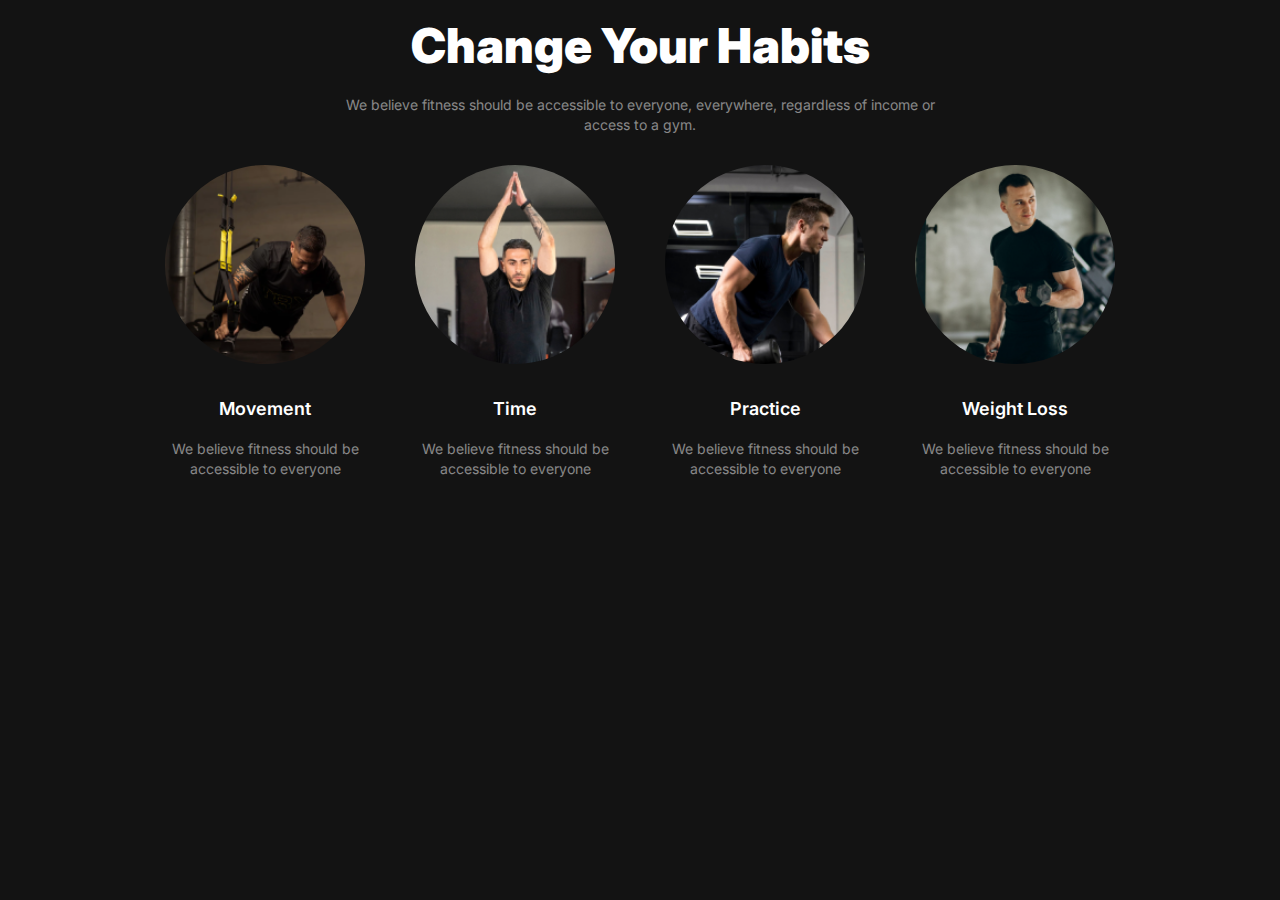
==== index.html @ 78501b6e "full webpage desing" ====
<!DOCTYPE html>
<html lang="en">
<head>
    <meta charset="UTF-8">
    <meta name="viewport" content="width=device-width, initial-scale=1.0">
    <title>Assingnment-2</title>
    <link href="https://fonts.cdnfonts.com/css/miama" rel="stylesheet">
    <link rel="stylesheet" href="https://cdnjs.cloudflare.com/ajax/libs/font-awesome/6.6.0/css/all.min.css"/>
    <link rel="stylesheet" href="style.css">
</head>
<body>
   <!-- <div id="header">
    <div class="container" id="container">
        <nav>
            <h1 class="logo"><i>Fitness</i></h1>
            <ul>
                <li><a href=""><span>home</span></a></li>
                <li><a href="">service</a></li>
                <li><a href="">contact</a></li>
                <li><a href="">about</a></li>
            </ul>
        </nav>
    </div>

    <div class="header-section container">
        <div class="header-text">
            <h1>Get body in <br><span class="span">shape</span> & stay<br> healthy</h1>
            <p>A huge selection of health and fitness content, healthy recipes<br> and transformation stories to help you get fit and stay fit!</p>
            
            <div class="btn">
                <button type="button" class="btn-1">Join Club Now!</button>
                <button type="button" class="btn-2">Download App</button>
            </div>
        </div>
        <div class="header-img">
            <img src="images/Images 2.png" alt="" srcset="">
            <div class="header-btn">
             <div class="small-div">
             </div>
             <div>
                <h2>350+</h2>
               <p>Video tutorial</p>
           </div>
            </div>
 
            <div class="header-btn2">
             <h2>500+</h2>
             <p>Free Workout Videos</p>
            </div>
         </div>
            
        </div>

    </div>
</div>
    
  -->
        

        <section class="first-section container">

            <h1>Change Your Habits</h1>
            <p>We believe fitness should be accessible to everyone, everywhere, regardless of income or<br> access to a gym.</p>
            <div class="first-section-img">
                <div>
                    <img src="images/image 3.png" alt="" srcset="">
                    <h3>Movement</h3>
                    <p>We believe fitness should be accessible to everyone</p>
                </div>

                <div>
                    <img src="images/image 2.png" alt="" srcset="">
                    <h3>Time</h3>
                    <p>We believe fitness should be accessible to everyone</p>
                </div>
                <div>
                    <img src="images/image 4.png" alt="" srcset="">
                    <h3>Practice</h3>
                    <p>We believe fitness should be accessible to everyone</p>
                </div>
                <div>
                    <img src="images/image 5.png" alt="" srcset="">
                    <h3>Weight Loss</h3>
                    <p>We believe fitness should be accessible to everyone</p>
                </div>
            </div>
        </section>


        <!-- <section class="second-section container">
            <div class="second-section-div">
                <h2>Run an Extra<br> Mile Easily</h2>
                <p>We believe fitness should be accessible to everyone, everywhere, regardless of income or access to a gym. With hundreds of professional workouts.</p>
                <button type="button" class="btn-3">Join New</button>
            </div>
            <div>
                <img src="images/run.jpg" alt="" srcset="">
            </div>

        </section> -->

   
        <!-- Trainings and Exercises section-->

        <!-- <section class="Exercises-section container">
            <h1>Trainings and Exercises</h1>
            <p>We believe fitness should be accessible to everyone, everywhere, regardless of income or access to a gym.</p>
             <div class="Exercises-div">
                <div class="one"><div class="one-1"><h4>Leg Exercises</h4></div></div>
                <div class="two"><div class="two-2"><h4>Hand Exercises</h4></div></div>
                <div class="three"> <div class="three-3"><h4>Body Exercises</h4></div></div>
                </div>
             <div class="Exercises-div-1">
                <div class="four"><div class="four-4"><h4>Works the quadriceps and glutes</h4></div></div>
                <div class="five"><div class="five-5"><h4>Runing Exercises</h4></div></div>
                <div class="six"><div class="six-6"><h4>Head Exercises</h4></div></div>
             </div>   
        </section> -->

        
            <!-- <div class="calculator-text container">
                <h1>BMI Calculator</h1>
                <p>We believe fitness should be accessible to everyone, everywhere, regardless of income or access to a gym.</p>
            </div>
        
            <div class="BMI-calculator container">
                <div class="tabel-section ">
                    <h2>BMI Calculator Chart</h2>
                    <table>
                        <tr>
                            <th>BMI</th>
                            <th>Weight Status</th>
                        </tr>
                        <tr>
                            <td>Below 18.5</td>
                            <td>Underweight</td>
                        </tr>
                        <tr>
                            <td>18.5 - 24.9</td>
                            <td>Healthy</td>
                        </tr>
                        <tr>
                            <td>25.0 - 29.9</td>
                            <td>Overweight</td>
                        </tr>
                        <tr>
                            <td>30.0 - and Above</td>
                            <td>Obese</td>
                        </tr>
                    </table>
                </div>
                <div class="form-section">
                    <h2>Calculate your BMI</h2>
                    <p>We believe fitness should be accessible to everyone, everywhere, regardless of income or access to a gym. </p>
                    
                    <div class="form">
                        <div>
                            <input type="text" placeholder="Height/cm">
                            <input type="text" placeholder="Weight/kg">
                        </div>
                        <div>
                            <input type="text" placeholder="Age">
                            <select id="country" name="country">
                                <option value="Sex">Male</option>
                                <option value="Sex">Female</option>
                                <option value="Sex">Other</option>
                              </select>
                        </div>
                        <div>
                            <select name="" id="input">
                                <option value="Select an activity factor">Select an activity factor</option>
                            </select>
                        </div>
                        <button type="button" class="BMI-btn">Calculate</button>

                    </div>
                </div>
            </div> -->


            <!-- <div class="Meet-Our-Team-section container">
                <div class="our-team-text">
                    <h2>Meet Our Team</h2>
                <p>We believe fitness should be accessible to everyone, everywhere, regardless of income or<br> access to a gym.</p>
                </div>
                <div class="our-team-img">
                        <div><img src="images/trainer1.png" alt="" srcset=""></div>
                    <div><img src="images/trainer2.png" alt="" srcset=""></div>
                    <div><img src="images/trainer3.png" alt="" srcset=""></div>
                     <div><img src="images/trainer4.png" alt="" srcset=""></div>
                    <div><img src="images/trainer5.png" alt="" srcset=""></div>
                    <div><img src="images/trainer6.png" alt="" srcset=""></div>
                </div>

            </div> -->

            <!-- <footer class="footer-section container">
                <div class="footer-div-1">
                    <h2>Fitness</h2>
                    <p>We believe fitness should be accessible to everyone, everywhere, regardless of income or access to a gym</p>
                </div>
                <div class="footer-div-2">
                    <h3>Get Started</h3>
                    <p>Service</p>
                    <p>Contact Us</p>
                    <p>Affiliate Program</p>
                    <p>About Us</p>
                </div>
                <div class="footer-div-3">
                    <h3>Get Started</h3>
                    <p>Fitness</p>
                    <p>Platform</p>
                    <p>Workout Libary</p>
                    <p>App Design</p>
                    
                </div>
            
            </footer> -->
</body>
</html>
---- style.css ----
@import url('https://fonts.googleapis.com/css2?family=Inter:wght@100..900&family=Mulish:ital,wght@0,200..1000;1,200..1000&display=swap');


body{
  font-family: "Inter", sans-serif;
  background-color: rgba(0, 0, 0, 0.925);
  color: white;
}
*{
    margin: 0;
    padding: 0;
    box-sizing: border-box;
}

.container{
    width: 90%;
    margin: 1rem auto;
    border-radius: 1rem;
  }
  /* navbar style */

  
  #container{
    padding: 10px 10%;
  }
  nav{
    display: flex;
    justify-content: space-between;
    align-items: center;
  }
  .logo{
    font-size: 2rem;
    color: rgb(230, 83, 60);
    font-weight: 800;
  }
  nav ul{
    border: 1px solid rgba(192, 184, 184, 0.393);
    /* padding: 10px 3px; */
    border-radius:  20px;
    background-color: black;
  }
  nav ul li{
    display: inline-block;
    margin:10px 20px 10px 2px;
    list-style: none;
  }
  nav ul li a{
    text-decoration: none;
    text-transform: capitalize;
    font-size: 1.12rem;
    font-weight: 500;
    color: #ffffffe2;
  }
  nav ul li a span{
    padding: 8px 15px;
    border: none;
    border-radius: 20px;
    background-color: rgb(230, 83, 60);
  }


  /* header section style */
  .header-section{
    display: flex;
    align-items: center;
    justify-content: space-between;
    width: 1244px;
    height: 700px;
  }

  .header-text{
    width: 100%;
    margin-left: 150px;
    margin-bottom: 100px;
  }
  .header-img{
    width: 70%;
    overflow: -1;
  }

  .header-section h1{
    font-size: 4.855rem;
    line-height: 70px;
    font-weight: 900;
    color: rgb(255, 255, 255)
    rgb(255, 255, 255)
    rgb(255, 255, 255);
    margin-bottom: 30px;
    /* z-index: -1; */
  }
  .span{
    font-family: 'Miama', sans-serif;
    color: rgb(255, 255, 255)
    rgb(255, 255, 255)
    rgb(255, 255, 255); 
    font-size: 5.500rem;
    font-weight: 400; 
    z-index: -1;                                    
}
.header-section p{
  font-size: 1rem;
  font-weight: 400;
  line-height: 22px;
  color: rgba(255, 255, 255, 0.5);
  margin-bottom: 30px;
}
.btn{
  display: flex;
  justify-content: flex-start;
  gap: 2.25%;
}
.btn-1, .btn-2{
  background: rgb(230, 83, 60);
  padding: 16px 40px 16px 40px;
  border: none;
  font-size: 18px;
  font-weight: 600;
  border-radius: 42px;
  text-align: center;
  cursor: pointer;
  /* margin-left: 5px; */
  color: rgb(255, 255, 255);
}
.btn-2{
  background: none;
  border:1px solid
  rgb(255, 255, 255);
  border-radius: 42px;
  
}

/* header-img-style */
.header-img img{
  background-size: cover;
  position: relative;
  margin-bottom: 100px;
}

.header-btn{
  width: 206px;
  height: 96px;
  background: rgba(48, 48, 48, 0.54);
  border: 1px	solid
  rgba(255, 255, 255, 0.1);
  display: flex;
  align-items: center;
  justify-content: center;
  backdrop-filter: blur(20%);
  border-radius: 12px;
  gap: 10%;
  position: absolute;
  top: 90%;
  left: 55%;
  bottom: 10%;
}
.header-btn div{
  margin-top: 20px;
}

.small-div{
  width: 42px;
  height: 42px;
  background: rgb(230, 83, 60);
  border-radius: 50%;
  margin-bottom: 20px;
}


.header-btn2{
  width: 206px;
  height: 96px;
  background: rgba(48, 48, 48, 0.54);
  border: 1px	solid
  rgba(255, 255, 255, 0.1);
  text-align: center;
  backdrop-filter: blur(20%);
  border-radius: 12px;
  position: absolute;
  top: 40%;
  right: 5%;
  left: 82%;
  bottom: 85%;
  font-size: 2rem;
  font-weight: 900;
  box-shadow: rgba(149, 157, 165, 0.2) 0px 8px 24px;
}


/* section-part-style */

.first-section{
  width: 1000px;
  /* height: 450px; */
  text-align: center;
  /* border: 2px solid red; */
}
.first-section h1{
  font-size: 3rem;
  font-weight: 900;
  color: rgb(255, 255, 255);
}
.first-section p{
  font-size: 14px;
  font-weight: 400;
  margin-top: 20px;
  line-height: 20px;
  color: rgba(255, 255, 255, 0.5);
}

/* first-section-img-style */
.first-section-img{
  display: grid;
  grid-template-columns: repeat(4, 1fr);
  grid-column:30px ;
}
.first-section-img h3{
  font-weight: 600;
  font-size: 18px;
  color: rgb(255, 255, 255);
  margin-top: 30px;
}
.first-section-img img{
  margin-top: 30px;
  border-radius: 50%;
  width: 80%;
}

/* second-section-style */
.second-section{
  width: 1000px;
  display: flex;
  height: 370px;
  gap: 30px;
  align-items: center;
  background-color:rgb(34, 34, 34) ;
  justify-content: space-between;
  margin-top: 100px;
}

.second-section-div{
  margin-left: 60px;
}
.second-section-div h2{
  font-size: 3rem;
  font-weight: 900;
  color: rgb(255, 255, 255);
  margin-top: 50;
}

.second-section-div p{
  font-size: 14px;
  font-weight: 400;
  color: rgba(255, 255, 255, 0.5);
  margin-bottom: 30px;
  margin-top: 20px;
  line-height: 25px;
}
.second-section img{
  width: 450px;
  margin-right: 30px;
  border-radius: 20px;
}
.btn-3{
  width: 224px;
  height: 54px;
  background-color: rgb(230, 83, 60);
  padding: 16px 40px 16px 40px;
  color: white;
  font-size: 18px;
  font-weight: 600;
  border: none;
  border-radius: 30px;
  margin-bottom: 20px;
}

/* Exercises-section-style */

.Exercises-section{
  width: 1000px;
  height: 580px;
  margin-top: 100px;
}
.Exercises-section h1{
  font-size: 3rem;
  font-weight: 900;
  color: rgb(255, 255, 255);
}
.Exercises-section p{
  font-size: 14px;
  font-weight: 400;
  color: rgba(255, 255, 255, 0.5);
  margin-top: 10px;
}

.Exercises-div{
  margin-top: 50px;
  display: grid;
  grid-template-columns:250px auto 250px;
  /* border: 2px solid red; */
  height: 250px;
}
.Exercises-div img{
  width: 100%;
  height: 100%;
}

.Exercises-div-1{
  display: grid;
  grid-template-columns:420px 270px 310px ;
  margin-top: 0;
  /* border: 2px solid red; */
  height: 250px;
}
.Exercises-div-1 img{
  width: 100%;
  height: 95%;
}
.one{
  background:url(images/exercise1.jpg) ;
  /* backdrop-filter: blur(4px); */
  width: 100%;
  background-position: center;
  background-size: cover;
  background-repeat: no-repeat;
  position: relative;
  overflow: hidden;
}
.one-1{
  position: absolute;
  top: 0;
  right: 0;
  width: 100%;
  height: 100%;
  background:rgba(6, 255, 210, 0.5) ;
}
.one-1 h4{
  color: black;
  margin-top: 200px;
  font-weight: 600;
  margin-left: 50px;
}
.two{
  background:url(images/exercise2.png);
  /* backdrop-filter: blur(4px); */
  width: 100%;
  background-position: center;
  background-size: cover;
  background-repeat: no-repeat;
  position: relative;
  overflow: hidden;
}
.two-2{
  position: absolute;
  top: 0;
  right: 0;
  width: 100%;
  height: 100%;
  background:rgba(255, 0, 0, 0.3);
}
.two-2 h4{
  color: white;
  font-weight: 500;
  margin-left: 30px;
  margin-top: 30px;
}

.three{
  background:url(images/exercise3.png);
  /* backdrop-filter: blur(4px); */
  width: 100%;
  background-position: center;
  background-size: cover;
  background-repeat: no-repeat;
  position: relative;
  overflow: hidden;
}
.three-3{
  position: absolute;
  top: 0;
  right: 0;
  width: 100%;
  height: 100%;
  background:rgba(0, 0, 0, 0.5);
}
.three-3 h4{
  color: white;
  font-weight: 500;
  margin-left: 30px;
  margin-top: 200px;
}

.four{
  background:url(images/exercise1.jpg) ;
  /* backdrop-filter: blur(4px); */
  width: 100%;
  height: 95%;
  background-position: center;
  background-size: cover;
  background-repeat: no-repeat;
  position: relative;
  overflow: hidden;
}
.four-4{
  position: absolute;
  top: 0;
  right: 0;
  width: 100%;
  height: 100%;
  background:rgba(0, 0, 0, 0.5);
}
.four-4 h4{
  color: white;
  margin-top: 200px;
  font-weight: 500;
  margin-right: 10px;
  margin-left: 150px;
}
.five{
  background:url(images/exercise5.jpg) ;
  /* backdrop-filter: blur(4px); */
  width: 100%;
  height: 95%;
  background-position: center;
  background-size: cover;
  background-repeat: no-repeat;
  position: relative;
  overflow: hidden;
}
.five-5{
  position: absolute;
  top: 0;
  right: 0;
  width: 100%;
  height: 100%;
  background:rgba(66, 255, 0, 0.3);
}
.five-5 h4{
  color: white;
  margin-top: 120px;
  font-weight: 500;
  margin-right: 10px;
  margin-left: 150px;
}

.six{
  background:url(images/exercise6.jpg) ;
  /* backdrop-filter: blur(4px); */
  width: 100%;
  height: 95%;
  background-position: center;
  background-size: cover;
  background-repeat: no-repeat;
  position: relative;
  overflow: hidden;
}
.six-6{
  position: absolute;
  top: 0;
  right: 0;
  width: 100%;
  height: 100%;
  background:rgba(0, 71, 255, 0.3);
}
.six-6 h4{
  color: white;
  margin-top: 120px;
  font-weight: 500;
  margin-right: 10px;
  margin-left: 150px;
}


/* BMI-Calculator-style */
.calculator-text{
  text-align: center;
  margin-top: 100px;
  margin-right: 70%;
}
.calculator-text h1{
  font-size: 3rem;
  font-weight: 900;
  margin-bottom: 20px;
  color:rgb(255, 255, 255) ;
}
.calculator-text p{
  font-size: 14px;
  font-weight: 500;
  color: rgba(255, 255, 255, 0.5);
}


.BMI-calculator{
  width: auto;
  height: 480px;
  margin-top: 100px;
  display: flex;
  align-items: center;
  justify-content: space-between;
  background: rgb(34, 34, 34);
}

.tabel-section{
margin-left: 200px;
margin-bottom: 80px;
}
.tabel-section h2{
  margin-bottom: 30px;
}
table, td, th {  
  border: 1px solid #dddddd85;
  text-align: left;
}

table {
  border-collapse: collapse;
  width: 100%;
}
td{
  color: rgba(255, 255, 255, 0.5);
}
th{
  color: white;
  text-align: inherit;
}
th, td {
  padding: 15px;
}
.form-section{
  margin-left: 150px;
  margin-bottom:80px ;
}
.form-section h2{
  font-weight: 900;
  font-size: 28px;
  color: rgb(255, 255, 255);
  margin-bottom: 30px;
}
.form-section p{
  font-size: 14px;
  font-weight: 400;
  color: rgba(255, 255, 255, 0.5);
  margin-bottom: 30px;
  line-height: 20px;
}
.form input{
  padding: 10px 30px 10px 30px;
  margin: 5px auto;
  border-radius: 5px;
  border: none;
  font-size: 16px;
  background: rgba(255, 255, 255, 0.1);
  /* margin-bottom: 20px; */

}
.form select{
  padding: 12px 30px 12px 30px;
  width:40% ;
  border: none;
  border-radius: 5px;
  color:rgba(255, 255, 255, 0.404);
  margin: 5px auto;
  background: rgba(255, 255, 255, 0.1);
}
#input{
  padding: 12px 30px 12px 30px;
  width:81%;
  border: none;
  border-radius: 5px;
  color:rgba(255, 255, 255, 0.404);
  margin: 5px auto;
  background: rgba(255, 255, 255, 0.1);
}

.BMI-btn{
  background: rgb(230, 83, 60);
  padding: 15px 40px 15px 40px;
  border: none;
  width:40% ;
  font-size: 18px;
  font-weight: 600;
  border-radius: 30px;
  text-align: center;
  cursor: pointer;
  /* margin-left: 5px; */
  color: rgb(255, 255, 255);
  margin-top: 20px;
}
/* Meet-Our-Team-section-style */

.Meet-Our-Team-section{
  width: 1000px;
  height: 780px;
  margin-top: 100px;
  text-align: center;
}


.Meet-Our-Team-section h2{
  font-weight: 900;
  font-size: 3rem;
  color: rgb(255, 255, 255);
}
.Meet-Our-Team-section p{
  font-size: 16px;
  font-weight: 600;
  color: rgba(255, 255, 255, 0.61);
}
.our-team-img{
  display: grid;
  grid-template-columns:repeat(3, 1fr);
  grid-row: 10px;
  grid-column: 10px;
  background:rgba(255, 255, 255, 0.1) ;
  height: 650px;
  margin-top: 50px;
}

.our-team-img img{
  width: 90%;
  height: 90%;
  border-radius: 10px;
  margin-left: 5px;
  margin-top: 20px;
  margin-bottom: -30px;
}

.footer-section{
  width: auto;
  height: 480px;
  background:rgba(255, 255, 255, 0.1) ;
  margin-top: 150px;
  display: grid;
  grid-template-columns: repeat(3, 1fr);
}
.footer-div-1, .footer-div-2, .footer-div-3{
  margin-left: 150px;
  margin-top:100px ;
}
.footer-div-1 h2{
  font-size: 4rem;
  font-weight: 900;
  color:rgb(230, 83, 60) ;
}
.footer-div-1 p{
  color:rgba(255, 255, 255, 0.5) ;
  line-height: 22px;
  font-size: 1rem;
}
.footer-div-2 h3, .footer-div-3 h3{
  font-size: 2rem;
  font-weight: 700;
  color: rgb(255, 255, 255);
}
.footer-div-2 p, .footer-div-3 p{
  color:rgba(255, 255, 255, 0.5) ;
  line-height: 10px;
  font-size: 1rem;
  margin-top: 20px;
}

@media screen and (max-width:576px) {

  nav{
    flex-direction: column;
    text-align: center;
    gap: 30px;
  }
  
  nav ul {
    padding: 10px;
  }

  nav ul li {
    margin: 10px 0;
  }

  .header-section {
    padding: 10px;
    flex-direction: column;
    text-align: left;
  }

  .header-section h1 {
    font-size: 1.5rem;
    text-align: left;
    font-weight: bold;
  }

  .header-text p{
    text-align: left;
    width:20%;
    margin-right: 50px;
  }
  .btn{
    width: 40%;
    padding: 30px 10px;
  }
  .span {
    font-size: 2rem;
  }
.header-img{
  position: relative;
  text-align: left;
  width:fit-content ;
  height: fit-content;
  margin-right: 700px;
}
  .header-img img{
    width:100%;
    position: relative;
  }
  .header-btn2{
    position: absolute;
    right: 60%;
    bottom: 300px;

  }
.first-section h1{
  text-align: center;
  font-size: 1.50rem;
  margin-right: 650px;
}
.first-section > p{
  margin-right:600px ;
}
  .first-section-img{
    display: grid;
    grid-template-columns: repeat(1, 1fr);
  }
  
  .first-section-img div{
    width: 30%;
  }
}



/* *{
  border: 1px solid red;
}
  body{
    border: 2px dashed green;
  }

  */
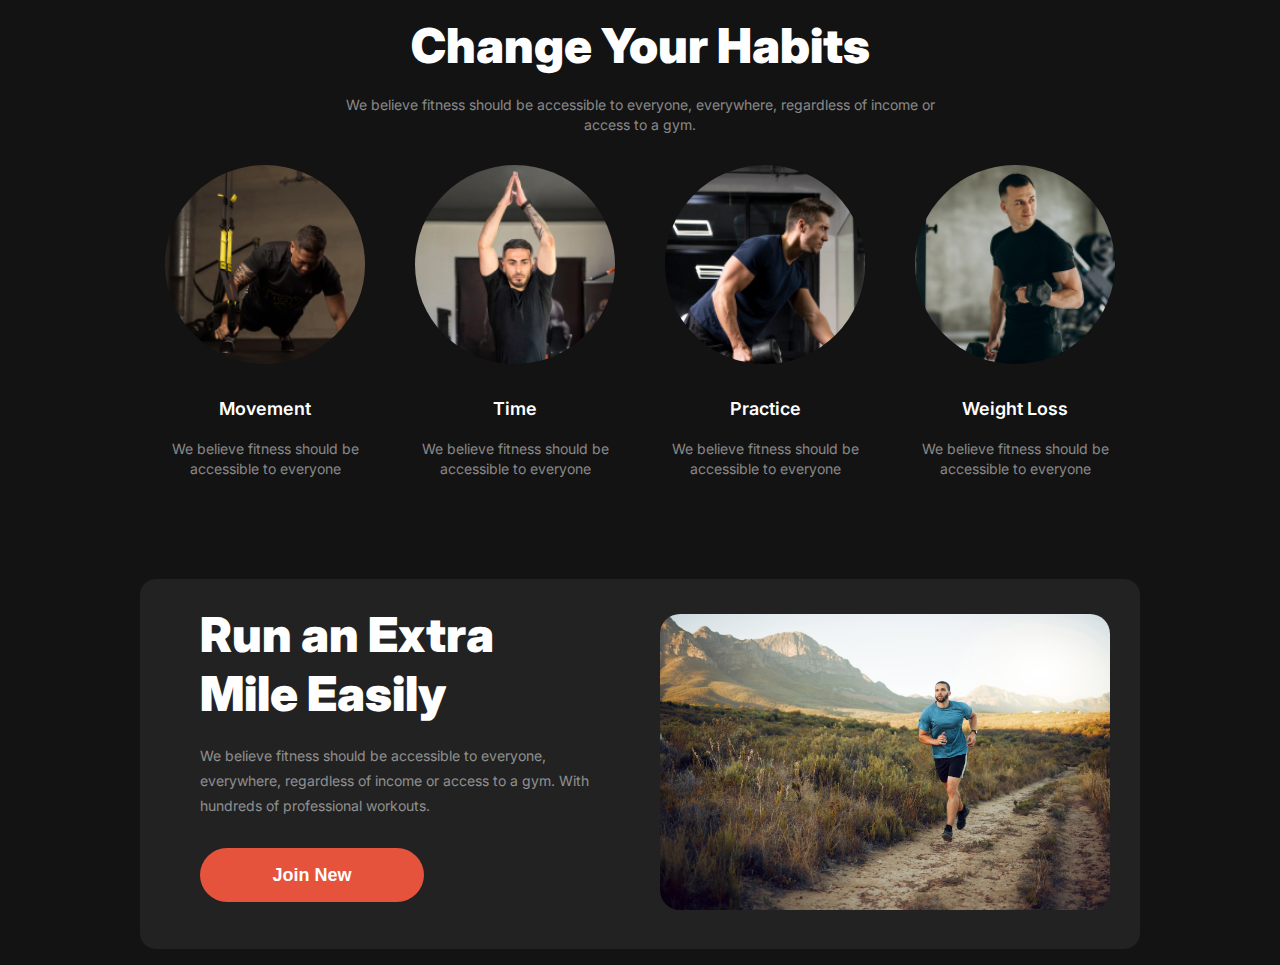
==== commit c8a33928: "first section and second section responsive" ====
--- a/index.html
+++ b/index.html
@@ -89,7 +89,7 @@
         </section>
 
 
-        <!-- <section class="second-section container">
+        <section class="second-section container">
             <div class="second-section-div">
                 <h2>Run an Extra<br> Mile Easily</h2>
                 <p>We believe fitness should be accessible to everyone, everywhere, regardless of income or access to a gym. With hundreds of professional workouts.</p>
@@ -99,7 +99,7 @@
                 <img src="images/run.jpg" alt="" srcset="">
             </div>
 
-        </section> -->
+        </section>
 
    
         <!-- Trainings and Exercises section-->
--- a/style.css
+++ b/style.css
@@ -734,6 +734,25 @@
   .first-section-img div{
     width: 30%;
   }
+
+  .second-section{
+    display: flex;
+    flex-direction: column;
+    align-items: center;
+    justify-content: center;
+    margin-top: 150px;
+    position: absolute;
+    width: 100%;
+    height: fit-content;
+    margin: 10px 10px 10px 10px;
+  }
+  .second-section-div{
+    position:relative;
+  
+  }
+  .second-section img{
+    width: 100%;
+  }
 }
 
 
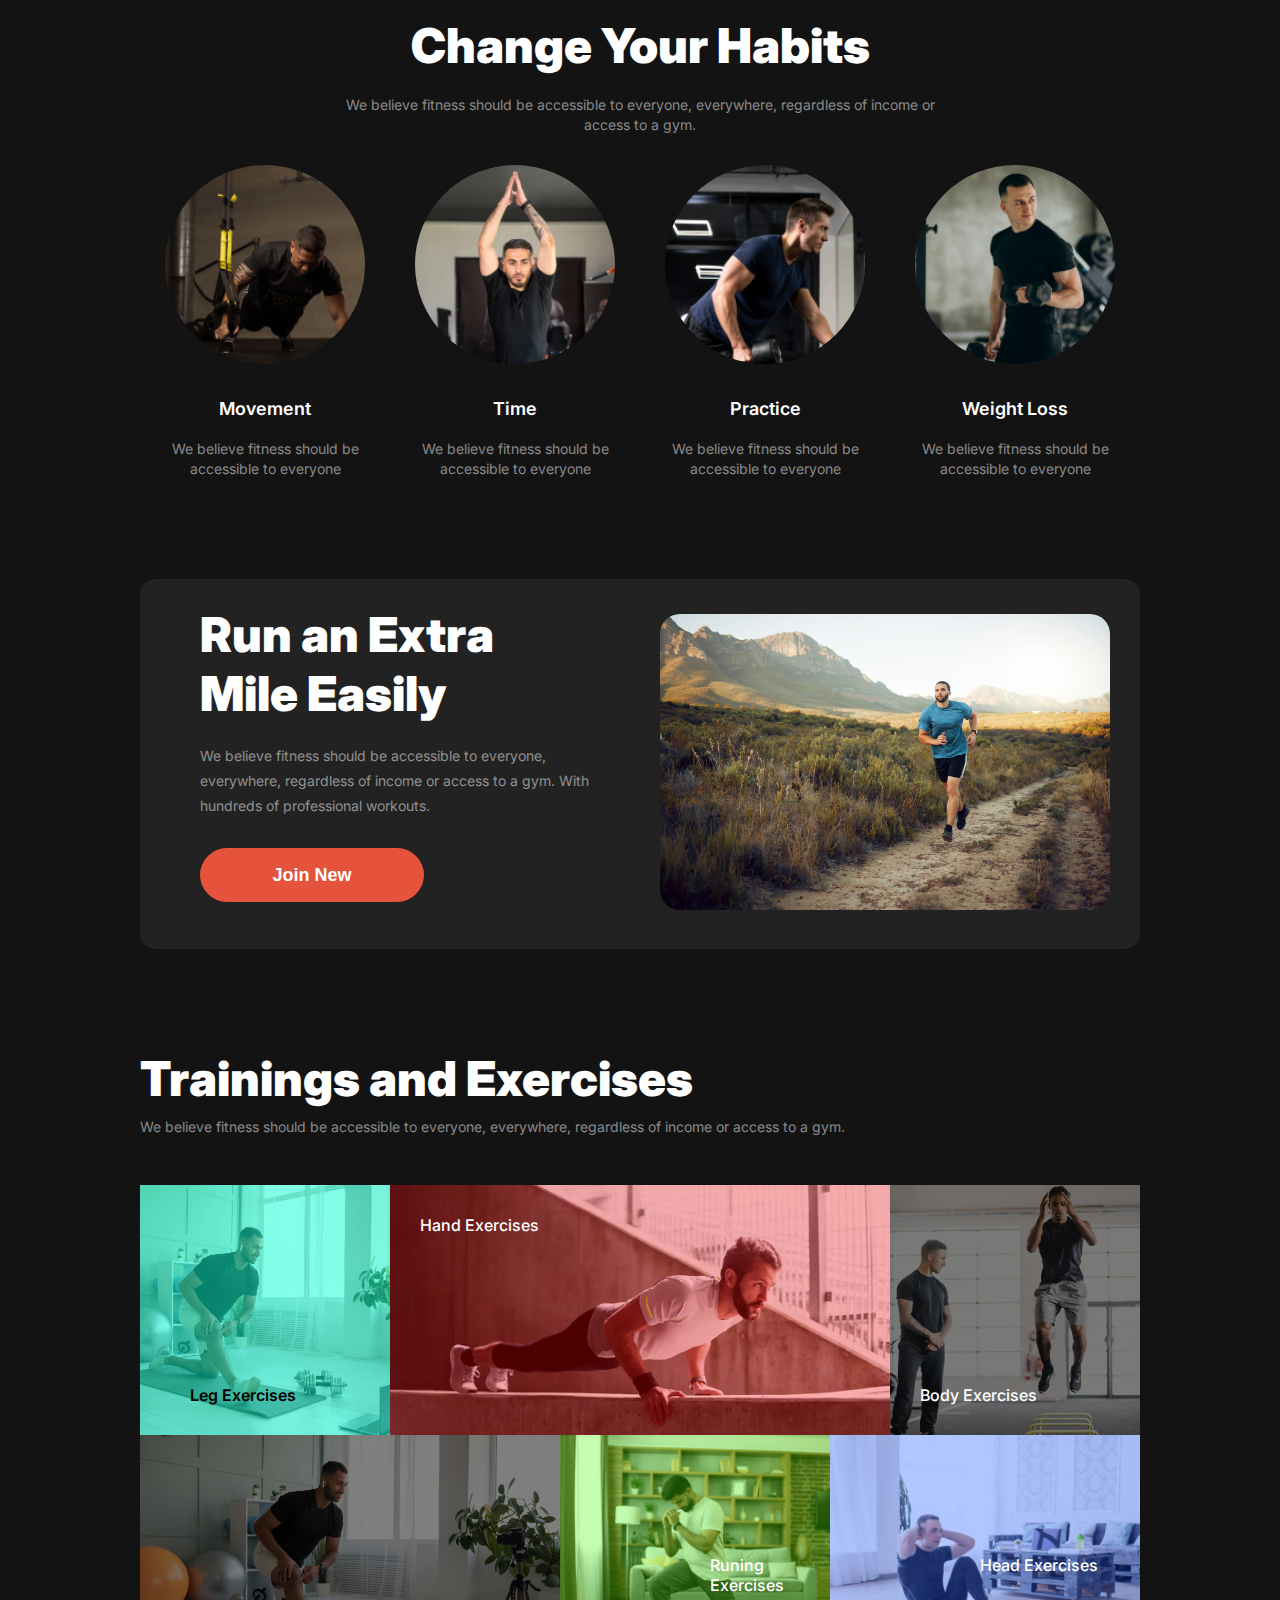
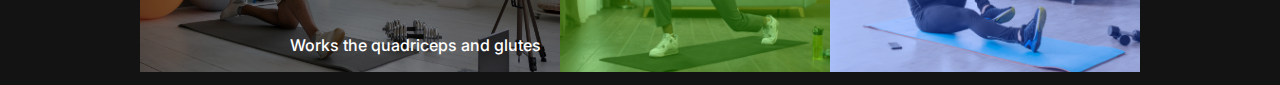
==== commit e8c29d7e: "exercises section responsive" ====
--- a/index.html
+++ b/index.html
@@ -102,9 +102,9 @@
         </section>
 
    
-        <!-- Trainings and Exercises section-->
-
-        <!-- <section class="Exercises-section container">
+        <!-- Trainings and Exercises section -->
+
+         <section class="Exercises-section container">
             <h1>Trainings and Exercises</h1>
             <p>We believe fitness should be accessible to everyone, everywhere, regardless of income or access to a gym.</p>
              <div class="Exercises-div">
@@ -117,7 +117,7 @@
                 <div class="five"><div class="five-5"><h4>Runing Exercises</h4></div></div>
                 <div class="six"><div class="six-6"><h4>Head Exercises</h4></div></div>
              </div>   
-        </section> -->
+        </section>
 
         
             <!-- <div class="calculator-text container">
--- a/style.css
+++ b/style.css
@@ -753,6 +753,30 @@
   .second-section img{
     width: 100%;
   }
+.Exercises-section{
+  margin-top: 750px;
+}
+.Exercises-section h1{
+  font-size: 1.50 rem;
+  text-align: left;
+  width: 50%;
+}
+.Exercises-section > p{
+  text-align: left;
+  width: 40%;
+}
+.Exercises-div{
+  grid-template-columns:300px;
+  height: 600px;
+  margin: 10px;
+}
+.Exercises-div-1{
+  grid-template-columns: 300px;
+  height: 600px;
+  margin: 0px 10px  0px 10px;
+  margin-bottom: 0px;
+}
+
 }
 
 
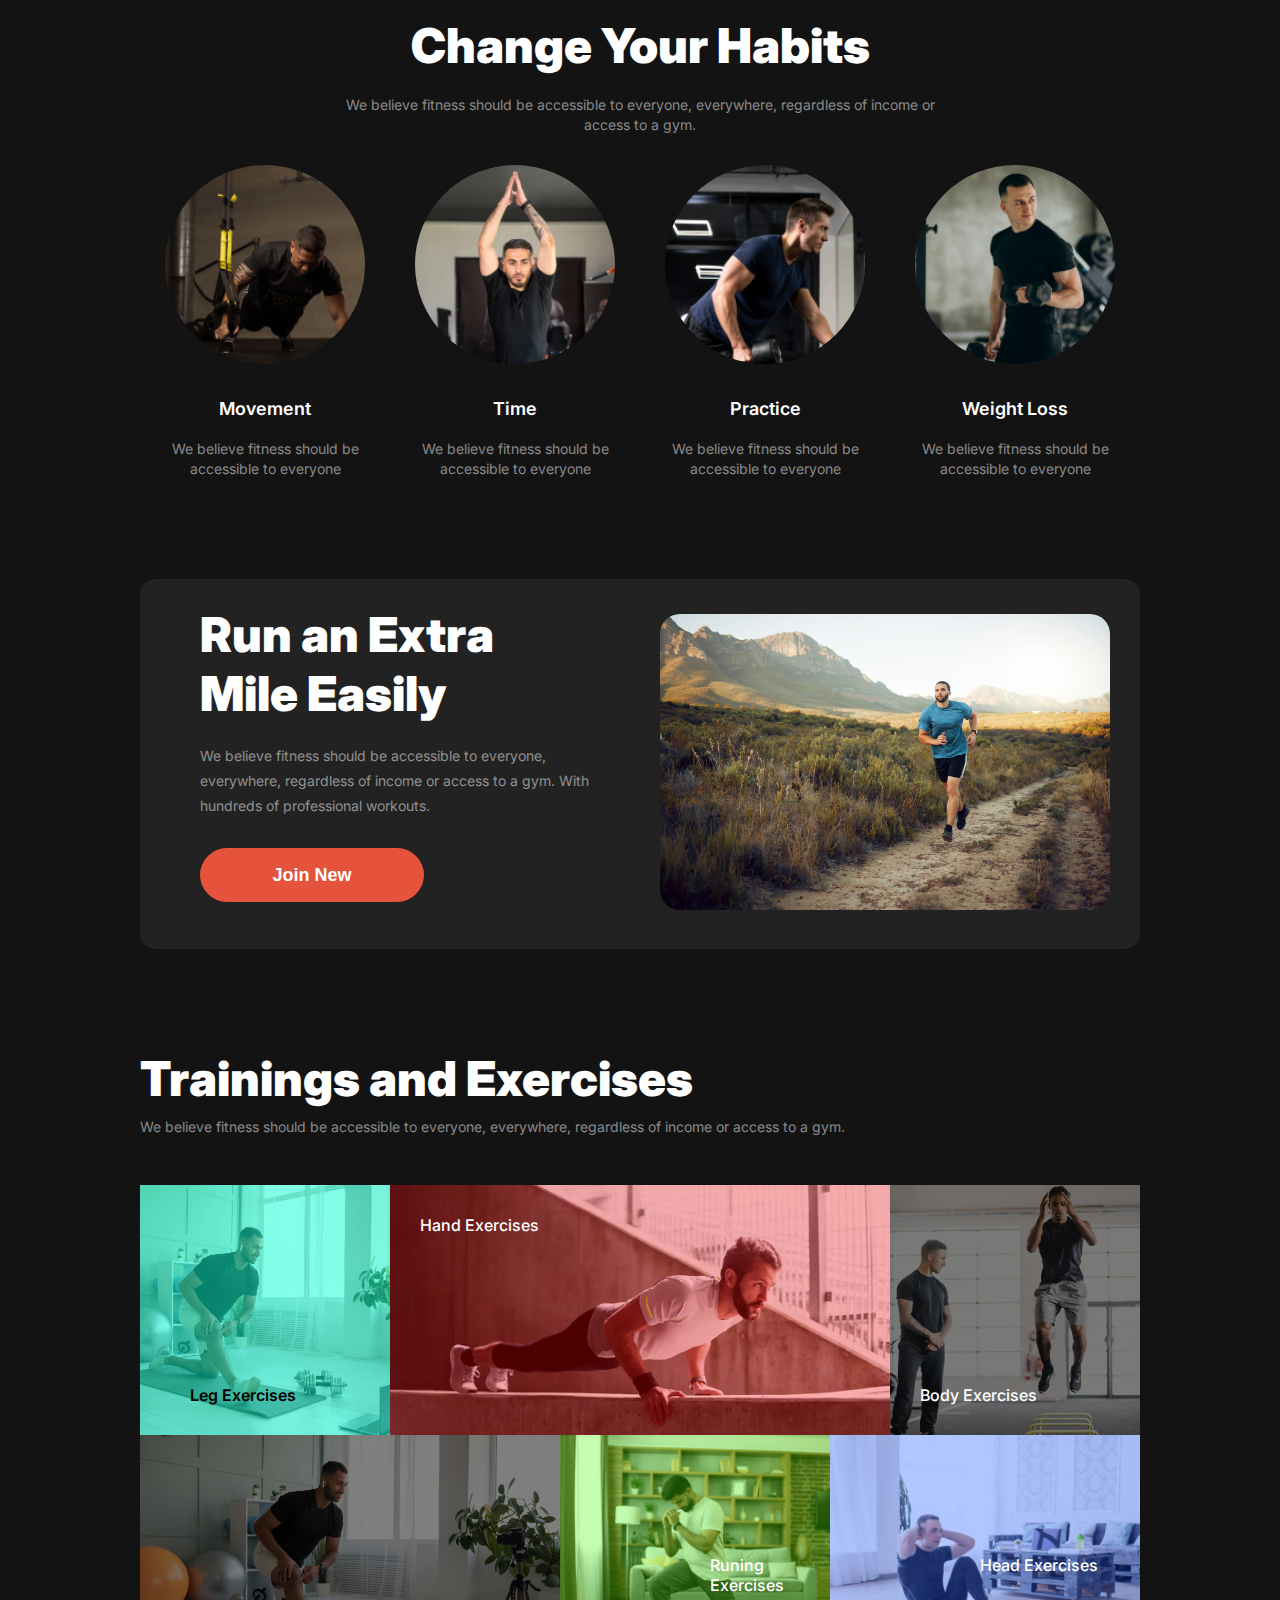
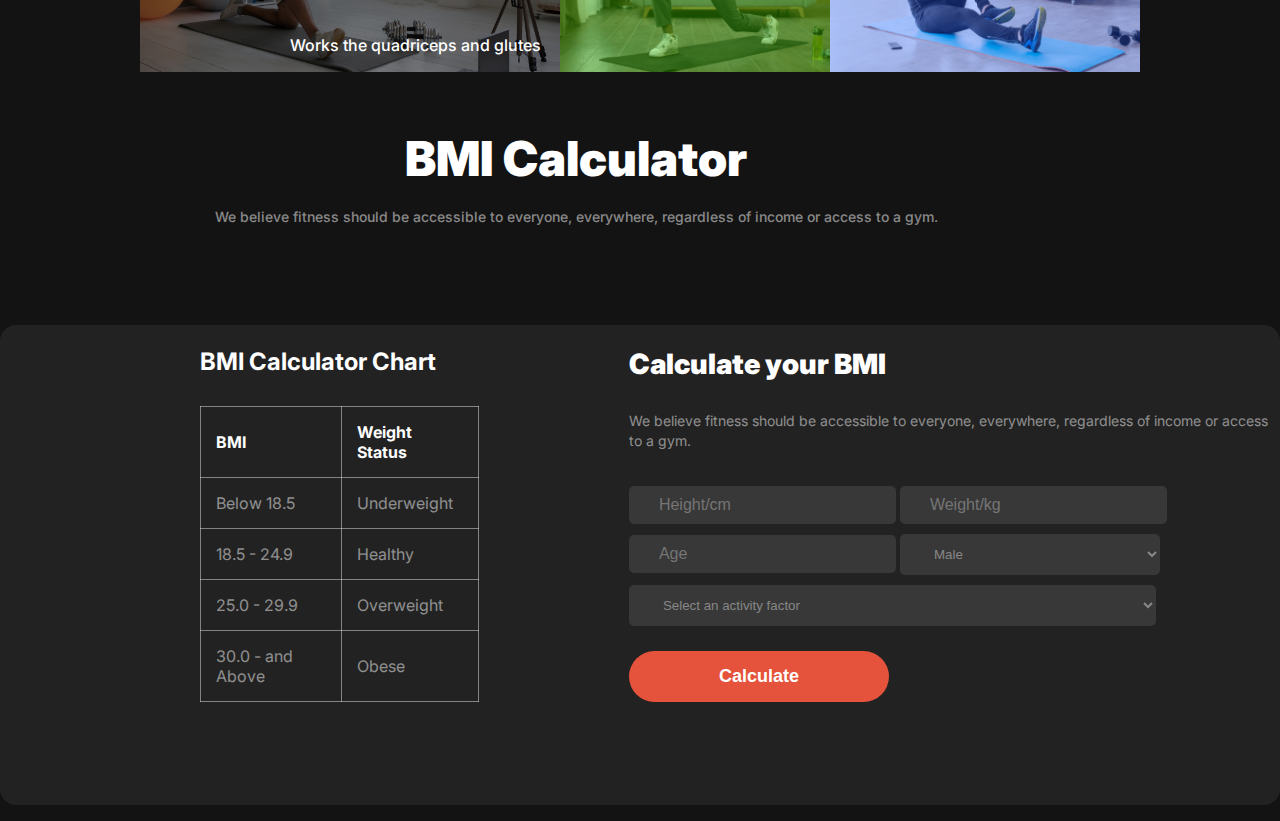
==== commit 992eedbc: "calculator section responsive" ====
--- a/index.html
+++ b/index.html
@@ -120,7 +120,7 @@
         </section>
 
         
-            <!-- <div class="calculator-text container">
+            <div class="calculator-text container">
                 <h1>BMI Calculator</h1>
                 <p>We believe fitness should be accessible to everyone, everywhere, regardless of income or access to a gym.</p>
             </div>
@@ -170,14 +170,14 @@
                         </div>
                         <div>
                             <select name="" id="input">
-                                <option value="Select an activity factor">Select an activity factor</option>
+                                <option class="input1" value="Select an activity factor">Select an activity factor</option>
                             </select>
                         </div>
                         <button type="button" class="BMI-btn">Calculate</button>
 
                     </div>
                 </div>
-            </div> -->
+            </div>
 
 
             <!-- <div class="Meet-Our-Team-section container">
--- a/style.css
+++ b/style.css
@@ -776,6 +776,46 @@
   margin: 0px 10px  0px 10px;
   margin-bottom: 0px;
 }
+.calculator-text{
+  margin-top: 800px;
+}
+.calculator-text h1{
+  font-size: 1.50rem;
+}
+.BMI-calculator{
+  flex-direction: column;
+  margin-top: 10px;
+  text-align: left;
+  position: absolute;
+  width: auto;
+  height: auto;
+}
+.tabel-section{
+  width: 40%;
+  text-align: left;
+  margin-right: 600px;
+  position: relative;
+  margin-top: 30px;
+}
+.form-section{
+  width: 40%;
+  text-align: left;
+  margin-right: 600px;
+  position: relative;
+}
+.form{
+  display: flex;
+  justify-content: center;
+  align-items: last baseline;
+  flex-direction: column;
+}
+#country{
+  width: 65%;
+}
+#input{
+  width: 100%;
+  padding: 15px 45px;
+}
 
 }
 
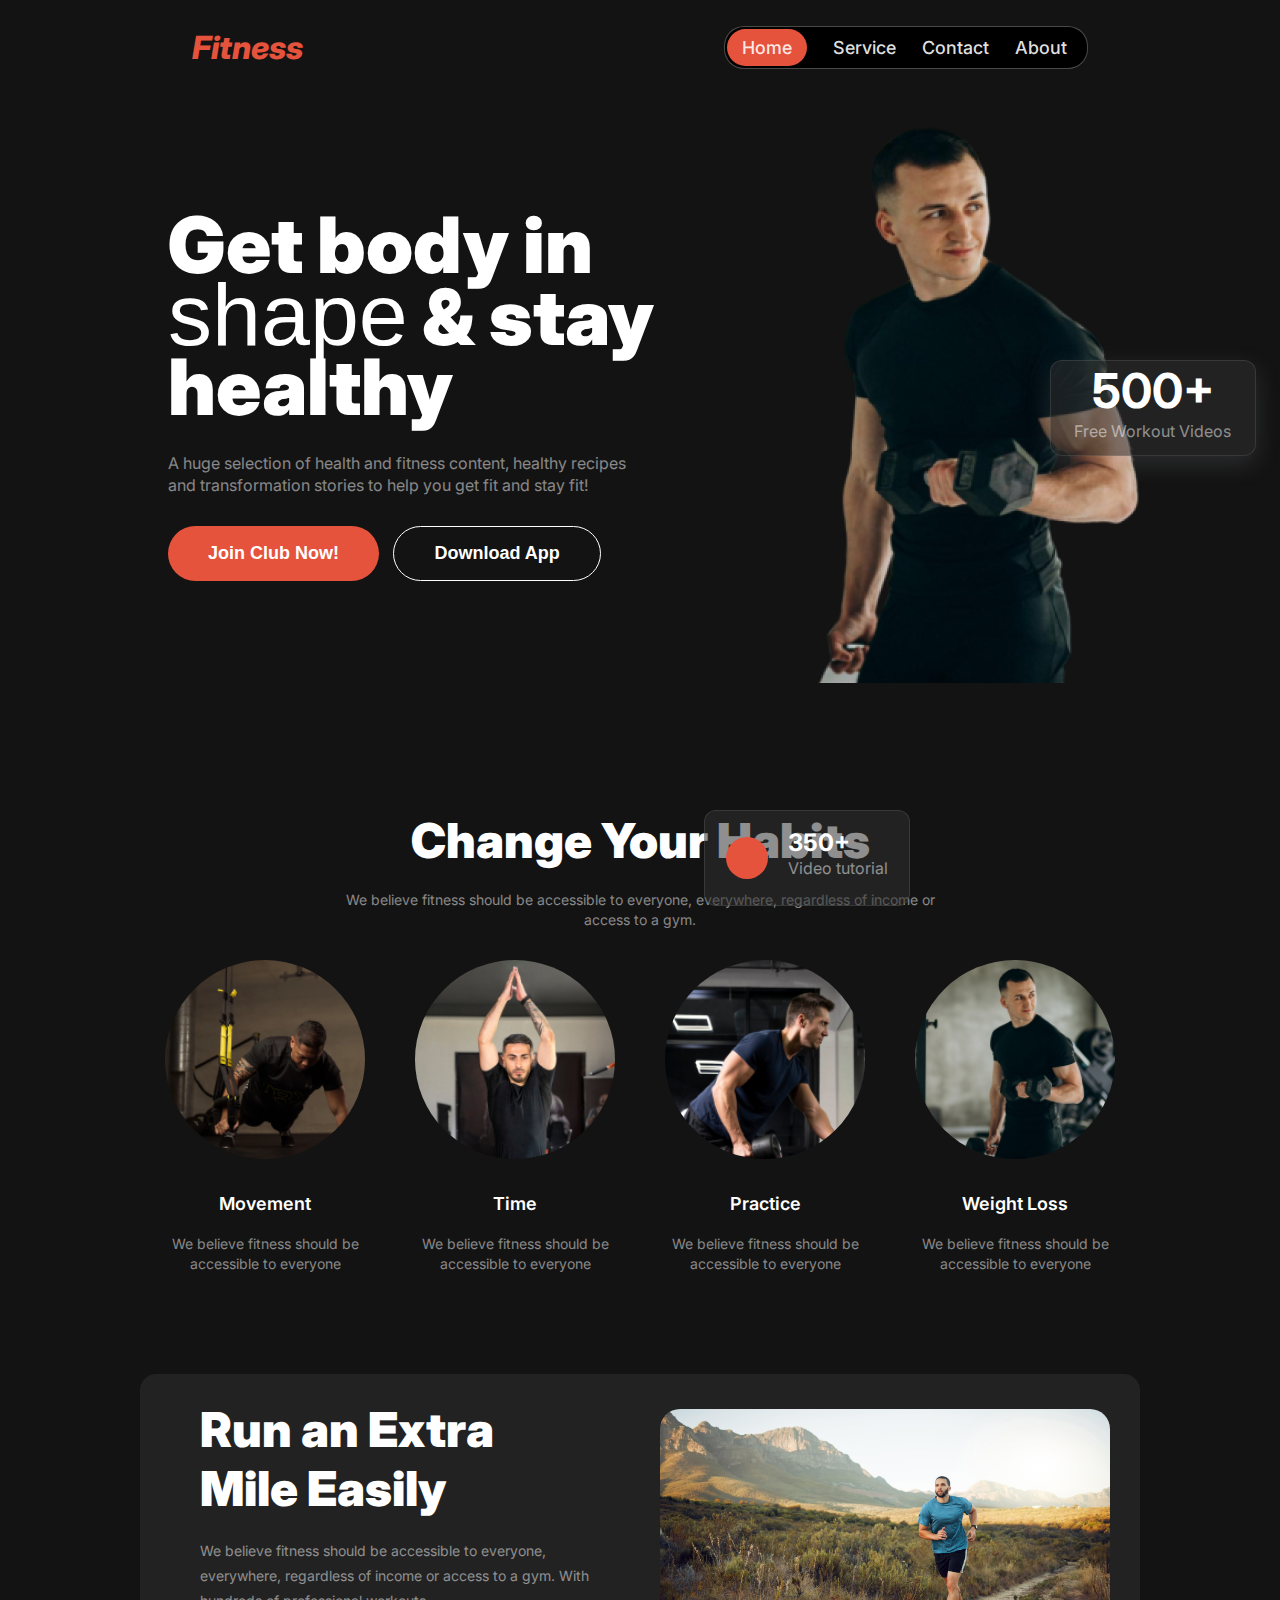
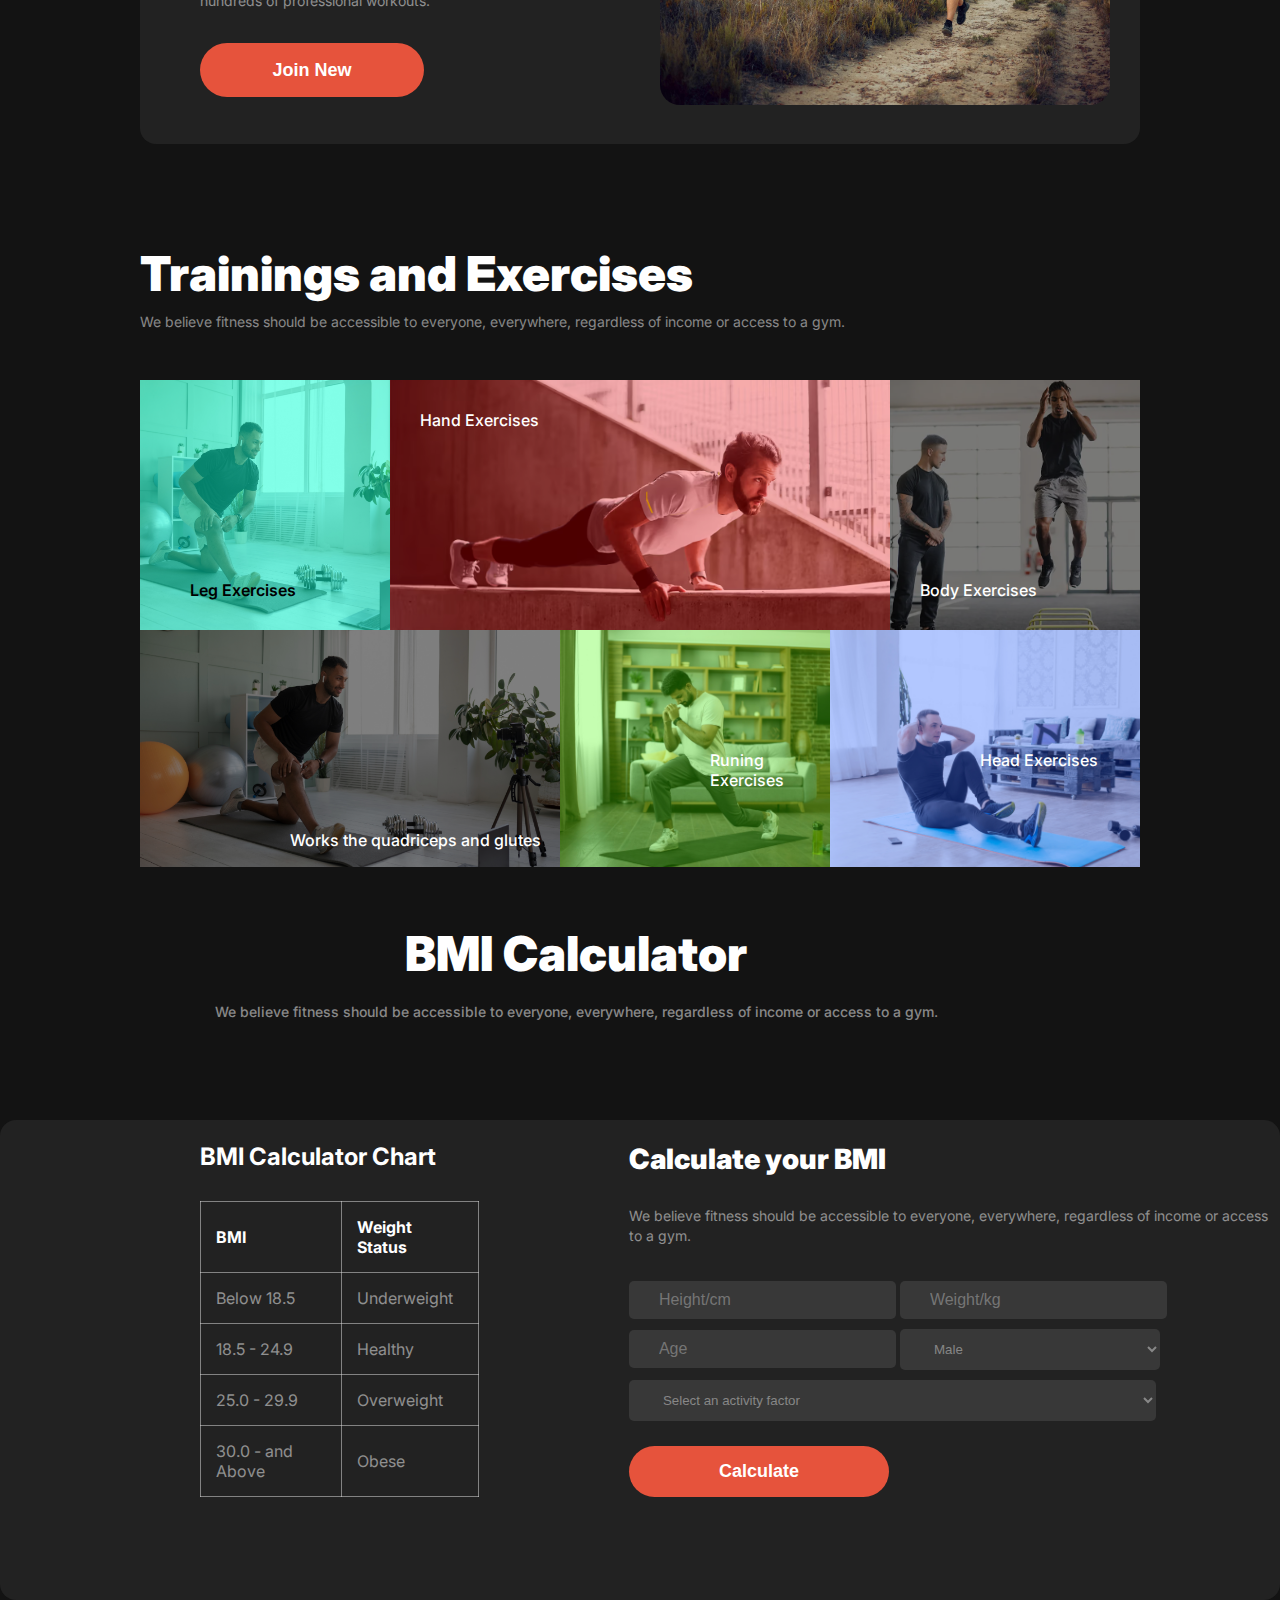
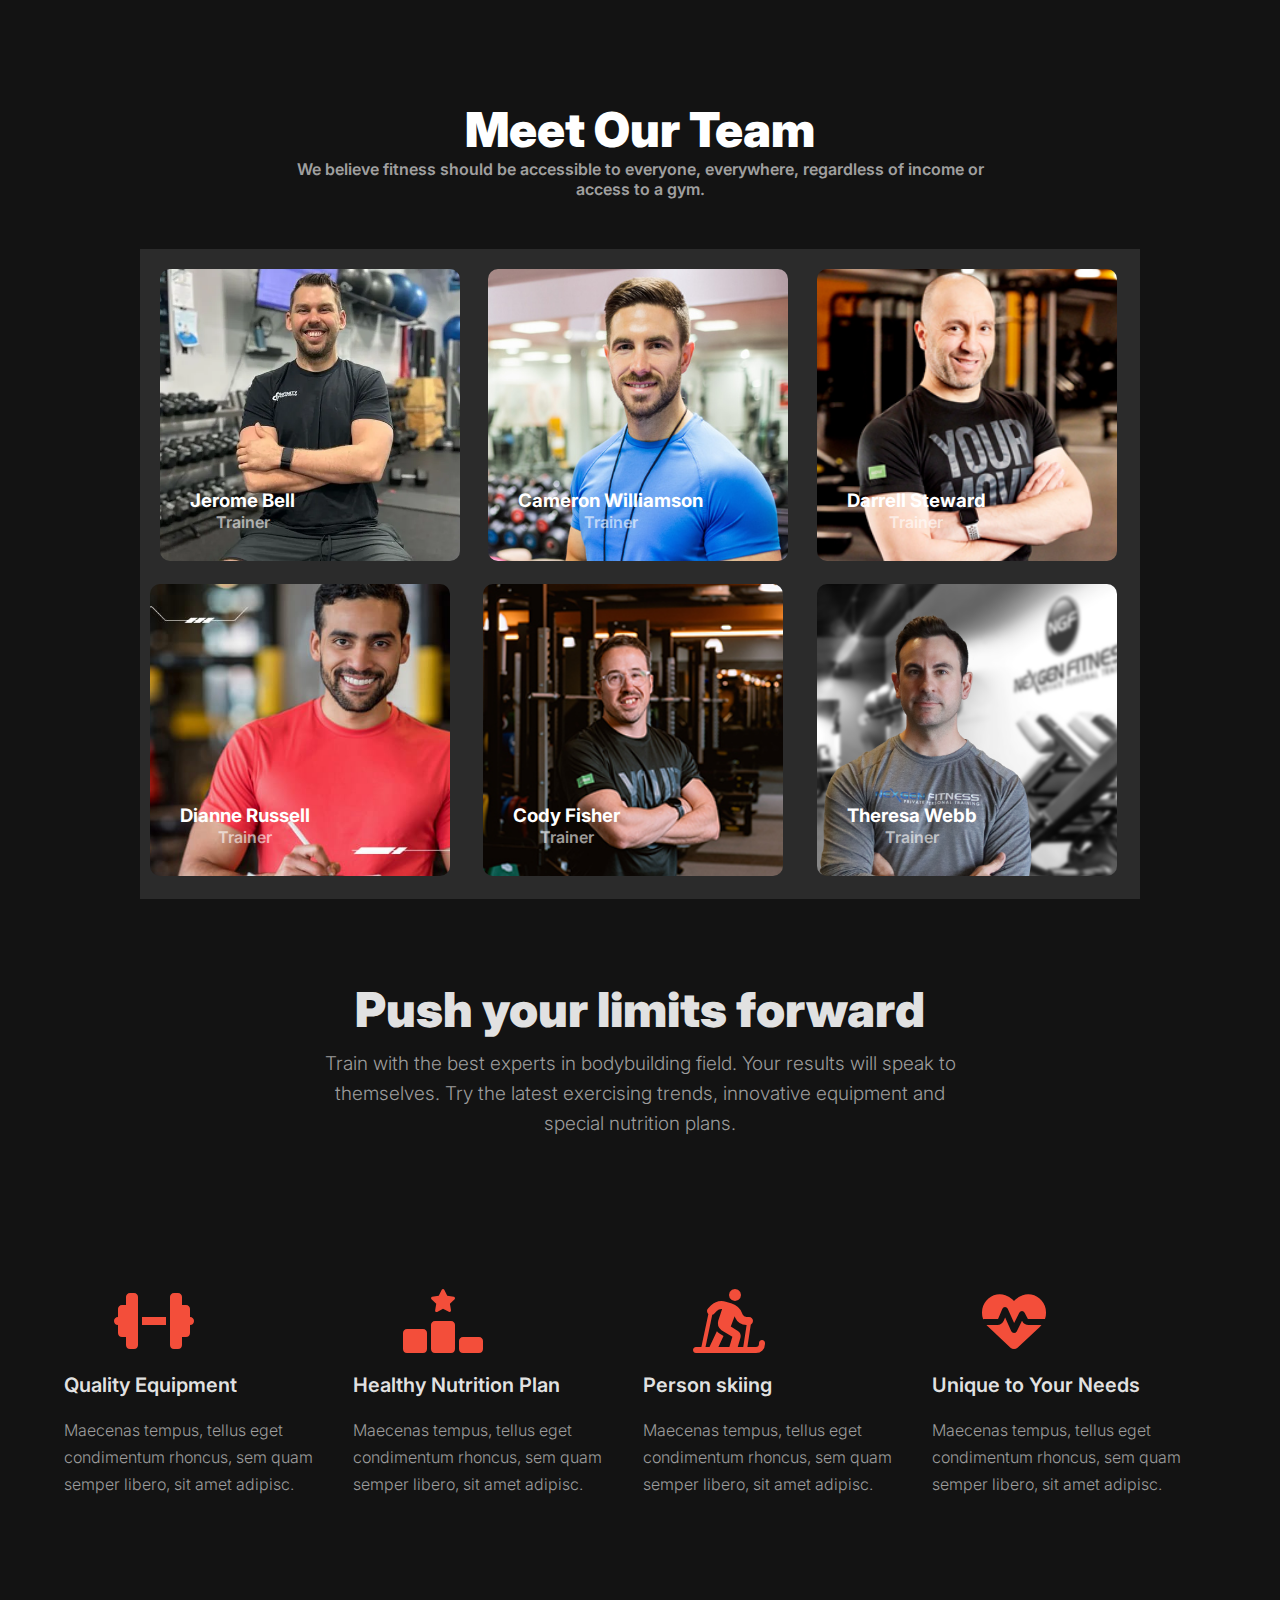
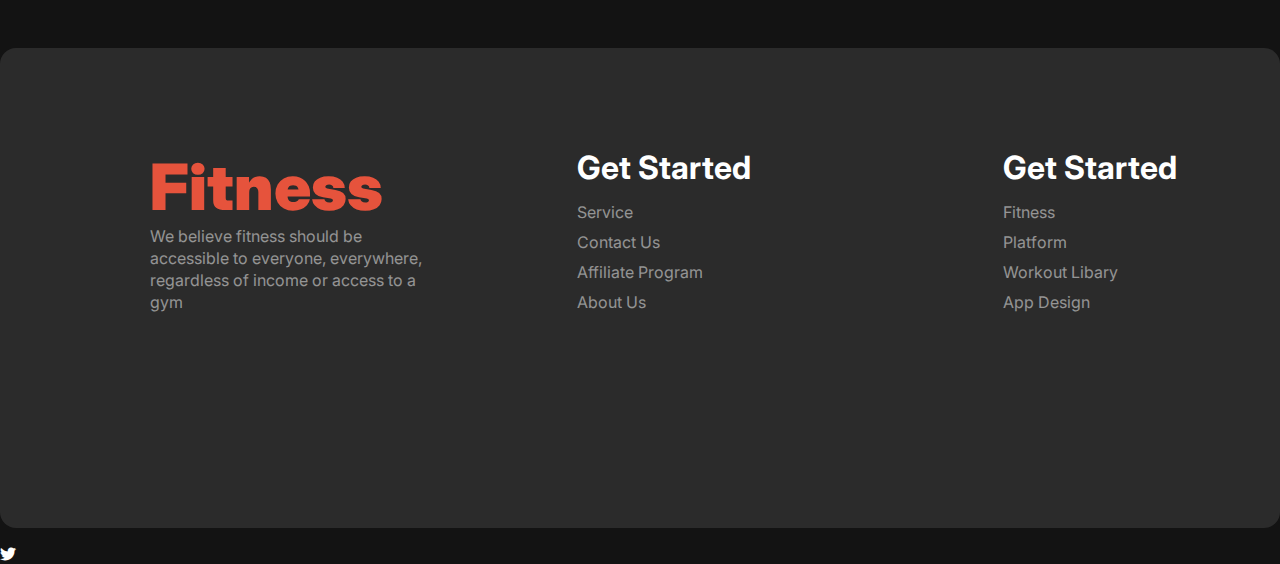
==== commit 0d42fbe1: "change part desing" ====
--- a/index.html
+++ b/index.html
@@ -7,11 +7,12 @@
     <meta name="viewport" content="width=device-width, initial-scale=1.0">
     <title>Assingnment-2</title>
     <link href="https://fonts.cdnfonts.com/css/miama" rel="stylesheet">
-    <link rel="stylesheet" href="https://cdnjs.cloudflare.com/ajax/libs/font-awesome/6.6.0/css/all.min.css"/>
+    
+    <link rel="stylesheet" href="https://cdnjs.cloudflare.com/ajax/libs/font-awesome/6.5.1/css/all.min.css"/>
     <link rel="stylesheet" href="style.css">
 </head>
 <body>
-   <!-- <div id="header">
+   <div id="header">
     <div class="container" id="container">
         <nav>
             <h1 class="logo"><i>Fitness</i></h1>
@@ -56,7 +57,7 @@
     </div>
 </div>
     
-  -->
+ 
         
 
         <section class="first-section container">
@@ -180,23 +181,60 @@
             </div>
 
 
-            <!-- <div class="Meet-Our-Team-section container">
+            <div class="Meet-Our-Team-section container">
                 <div class="our-team-text">
                     <h2>Meet Our Team</h2>
                 <p>We believe fitness should be accessible to everyone, everywhere, regardless of income or<br> access to a gym.</p>
                 </div>
                 <div class="our-team-img">
-                        <div><img src="images/trainer1.png" alt="" srcset=""></div>
-                    <div><img src="images/trainer2.png" alt="" srcset=""></div>
-                    <div><img src="images/trainer3.png" alt="" srcset=""></div>
-                     <div><img src="images/trainer4.png" alt="" srcset=""></div>
-                    <div><img src="images/trainer5.png" alt="" srcset=""></div>
-                    <div><img src="images/trainer6.png" alt="" srcset=""></div>
-                </div>
-
-            </div> -->
-
-            <!-- <footer class="footer-section container">
+                        <div class="our-team-parent"> <div class="our-parent-child"><h3>Jerome Bell</h3><p>Trainer</p></div></div>
+                        <div class="our-team-parent-1"> <div class="our-parent-child"><h3>Cameron Williamson</h3><p>Trainer</p></div></div>
+                        <div class="our-team-parent-2"> <div class="our-parent-child"><h3>Darrell Steward</h3><p>Trainer</p></div></div>
+                    
+
+                        <div class="our-team-parent-3"> <div class="our-parent-child"><h3>Dianne Russell</h3><p>Trainer</p></div></div>
+                        <div class="our-team-parent-4"> <div class="our-parent-child"><h3>Cody Fisher</h3><p>Trainer</p></div></div>
+                        <div class="our-team-parent-5"> <div class="our-parent-child"><h3>Theresa Webb</h3><p>Trainer</p></div></div>
+                </div>
+
+            </div>
+
+
+            <!-- Push your limits forward section -->
+
+            <div class="limits-forward-section container">
+                <h1>Push your limits forward</h1>
+                <p>Train with the best experts in bodybuilding field. Your results will speak to themselves. Try the latest exercising trends, innovative equipment and special nutrition plans.</p>
+            </div>
+
+            <!-- limits-forward-icon-section -->
+
+            <div class="limits-forward-icon-section container">
+                <div>
+                   
+                    <span><i class="fa-solid fa-dumbbell"></i></span>
+                    <h3>Quality Equipment</h3>
+                    <p>Maecenas tempus, tellus eget condimentum rhoncus, sem quam semper libero, sit amet adipisc.</p>
+                </div>
+                <div>
+                    <span><i class="fa-solid fa-ranking-star"></i></span>
+                    <h3>Healthy Nutrition Plan</h3>
+                    <p>Maecenas tempus, tellus eget condimentum rhoncus, sem quam semper libero, sit amet adipisc.</p>
+                </div>
+                <div>
+                    <span><i class="fa-solid fa-person-skiing-nordic"></i></span>
+                    <h3>Person skiing</h3>
+                    <p>Maecenas tempus, tellus eget condimentum rhoncus, sem quam semper libero, sit amet adipisc.</p>
+                </div>
+                <div>
+                    <span><i class="fa-solid fa-heart-pulse"></i></span>
+                    <h3>Unique to Your Needs</h3>
+                    <p>Maecenas tempus, tellus eget condimentum rhoncus, sem quam semper libero, sit amet adipisc.</p>
+                </div>
+            </div>
+
+
+            <footer class="footer-section container">
                 <div class="footer-div-1">
                     <h2>Fitness</h2>
                     <p>We believe fitness should be accessible to everyone, everywhere, regardless of income or access to a gym</p>
@@ -217,6 +255,10 @@
                     
                 </div>
             
-            </footer> -->
+            </footer>
+
+
+            <i class="fa-thin fa-dumbbell"></i>
+            <i class="fa-brands fa-twitter"></i>
 </body>
 </html>--- a/style.css
+++ b/style.css
@@ -616,15 +616,170 @@
   background:rgba(255, 255, 255, 0.1) ;
   height: 650px;
   margin-top: 50px;
-}
-
-.our-team-img img{
+  position: relative;
+}
+
+.our-team-parent{
+  background-image: url(images/trainer1.png);
+  background-position: center;
+  background-repeat: no-repeat;
+  background-size: cover;
+  height: 90%;
+  width: 90%;
+  border-radius: 10px;
+  margin-left: 20px;
+  margin-top: 20px;
+  margin-bottom: -30px;
+  position: relative;
+}
+
+.our-team-parent-1{
+  background-image: url(images/trainer2.png);
+  background-position: center;
+  background-repeat: no-repeat;
+  background-size: cover;
+  height: 90%;
+  width: 90%;
+  border-radius: 10px;
+  margin-left:15px ;
+  margin-top: 20px;
+  margin-bottom: -30px;
+  position: relative;
+}
+
+.our-team-parent-2{
+  background-image: url(images/trainer3.png);
+  background-position: center;
+  background-repeat: no-repeat;
+  background-size: cover;
+  height: 90%;
+  width: 90%;
+  border-radius: 10px;
+  margin-left: 10px;
+  margin-top: 20px;
+  margin-bottom: -30px;
+  position: relative;
+}
+
+.our-team-parent-3{
+  background-image: url(images/trainer4.png);
+  background-position: center;
+  background-repeat: no-repeat;
+  background-size: cover;
+  height: 90%;
+  width: 90%;
+  border-radius: 10px;
+  margin-left: 10px;
+  margin-top: 10px;
+  margin-bottom: -30px;
+  position: relative;
+}
+
+.our-team-parent-4{
+  background-image: url(images/trainer5.png);
+  background-position: center;
+  background-repeat: no-repeat;
+  background-size: cover;
+  height: 90%;
+  width: 90%;
+  border-radius: 10px;
+  margin-left: 10px;
+  margin-top: 10px;
+  margin-bottom: -30px;
+  position: relative;
+}
+
+.our-team-parent-5{
+  background-image: url(images/trainer6.png);
+  background-position: center;
+  background-repeat: no-repeat;
+  background-size: cover;
+  height: 90%;
+  width: 90%;
+  border-radius: 10px;
+  margin-left: 10px;
+  margin-top: 10px;
+  margin-bottom: -30px;
+  position: relative;
+}
+
+.our-parent-child{
+position: absolute;
+margin-top: 220px;
+margin-left: 30px;
+color: white;
+}
+
+/* .our-team-parent img{
   width: 90%;
   height: 90%;
   border-radius: 10px;
   margin-left: 5px;
   margin-top: 20px;
   margin-bottom: -30px;
+} */
+
+.our-team-img > h3{
+  position: absolute;
+  bottom:0;
+  top: -50px;
+  left: 40px;
+  color: blue;
+  z-index:-1;
+}
+
+
+/* limits-forward-section-style */
+
+.limits-forward-section{
+  text-align: center;
+  margin-top: 100px;
+  width: 50%;
+}
+.limits-forward-section > h1{
+  font-size: 3rem;
+  font-weight: 900;
+  color: rgba(255, 255, 255, 0.886);
+}
+.limits-forward-section > p{
+  margin-top: 10px;
+  Font-size: 19px;
+Font-weight: 300;
+Line-height: 30px;
+color: rgb(156, 156, 156);
+}
+
+/* limits-forward-icon-section-style */
+
+.limits-forward-icon-section{
+  display: grid;
+  grid-template-columns: repeat(auto-fit, minmax(200px, 1fr));
+  grid-gap: 5px;
+  margin-top:150px ;
+}
+.limits-forward-icon-section > div > h3{
+  font-size: 1.25rem;
+  font-weight: 600;
+  line-height: 24px;
+  color:rgba(255, 255, 255, 0.886) ;
+  transition: 0.1s;
+  margin-bottom: 20px;
+}
+.limits-forward-icon-section > div > span> i{
+  font-size: 4rem;
+  color:rgb(243, 78, 58) ;
+  margin-bottom: 20px;
+  margin-left: 50px;
+}
+
+.limits-forward-icon-section > div > P{
+    font-size: 1rem;
+    line-height: 27px;
+    font-weight: 300;
+    color:  rgb(156, 156, 156);
+}
+.limits-forward-icon-section > div > h3:hover {
+    color:rgb(243, 78, 58) ;
 }
 
 .footer-section{
@@ -826,6 +981,6 @@
 }
   body{
     border: 2px dashed green;
-  }
-
-  */+  } */
+
+ 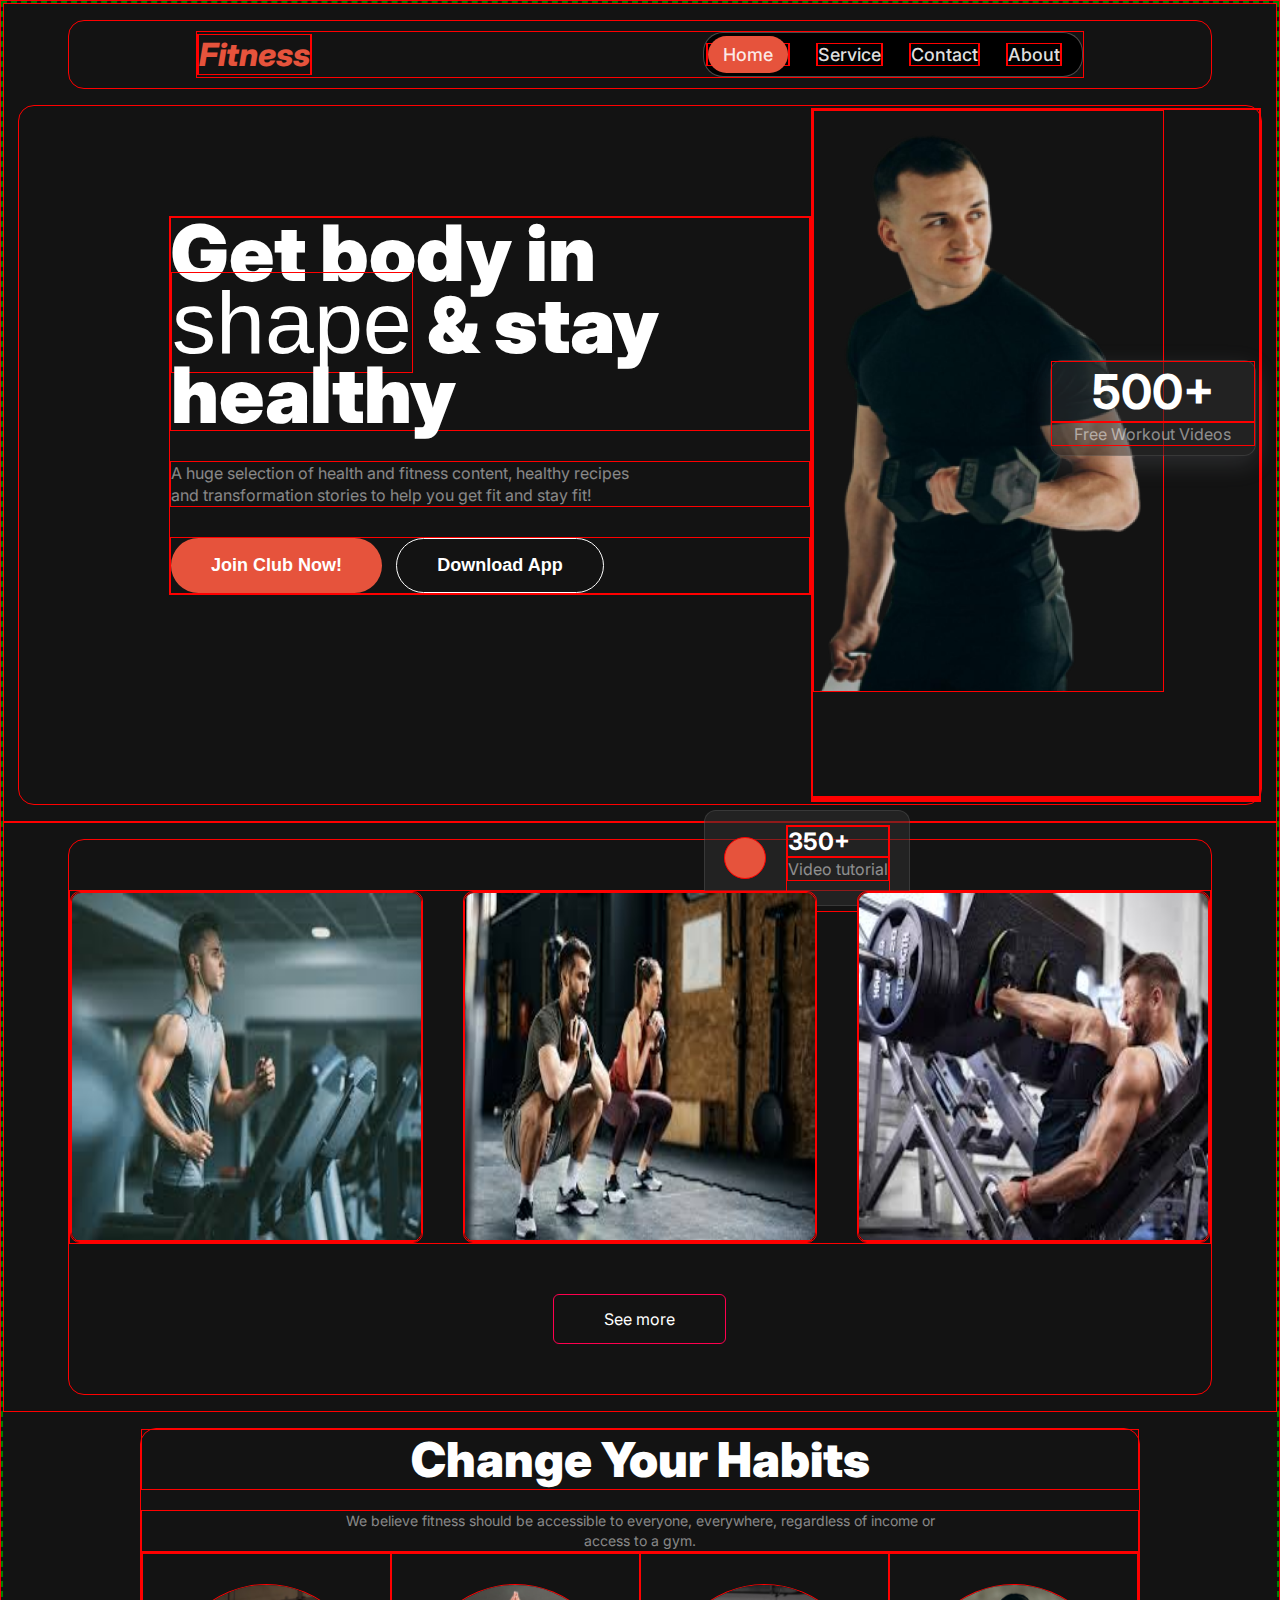
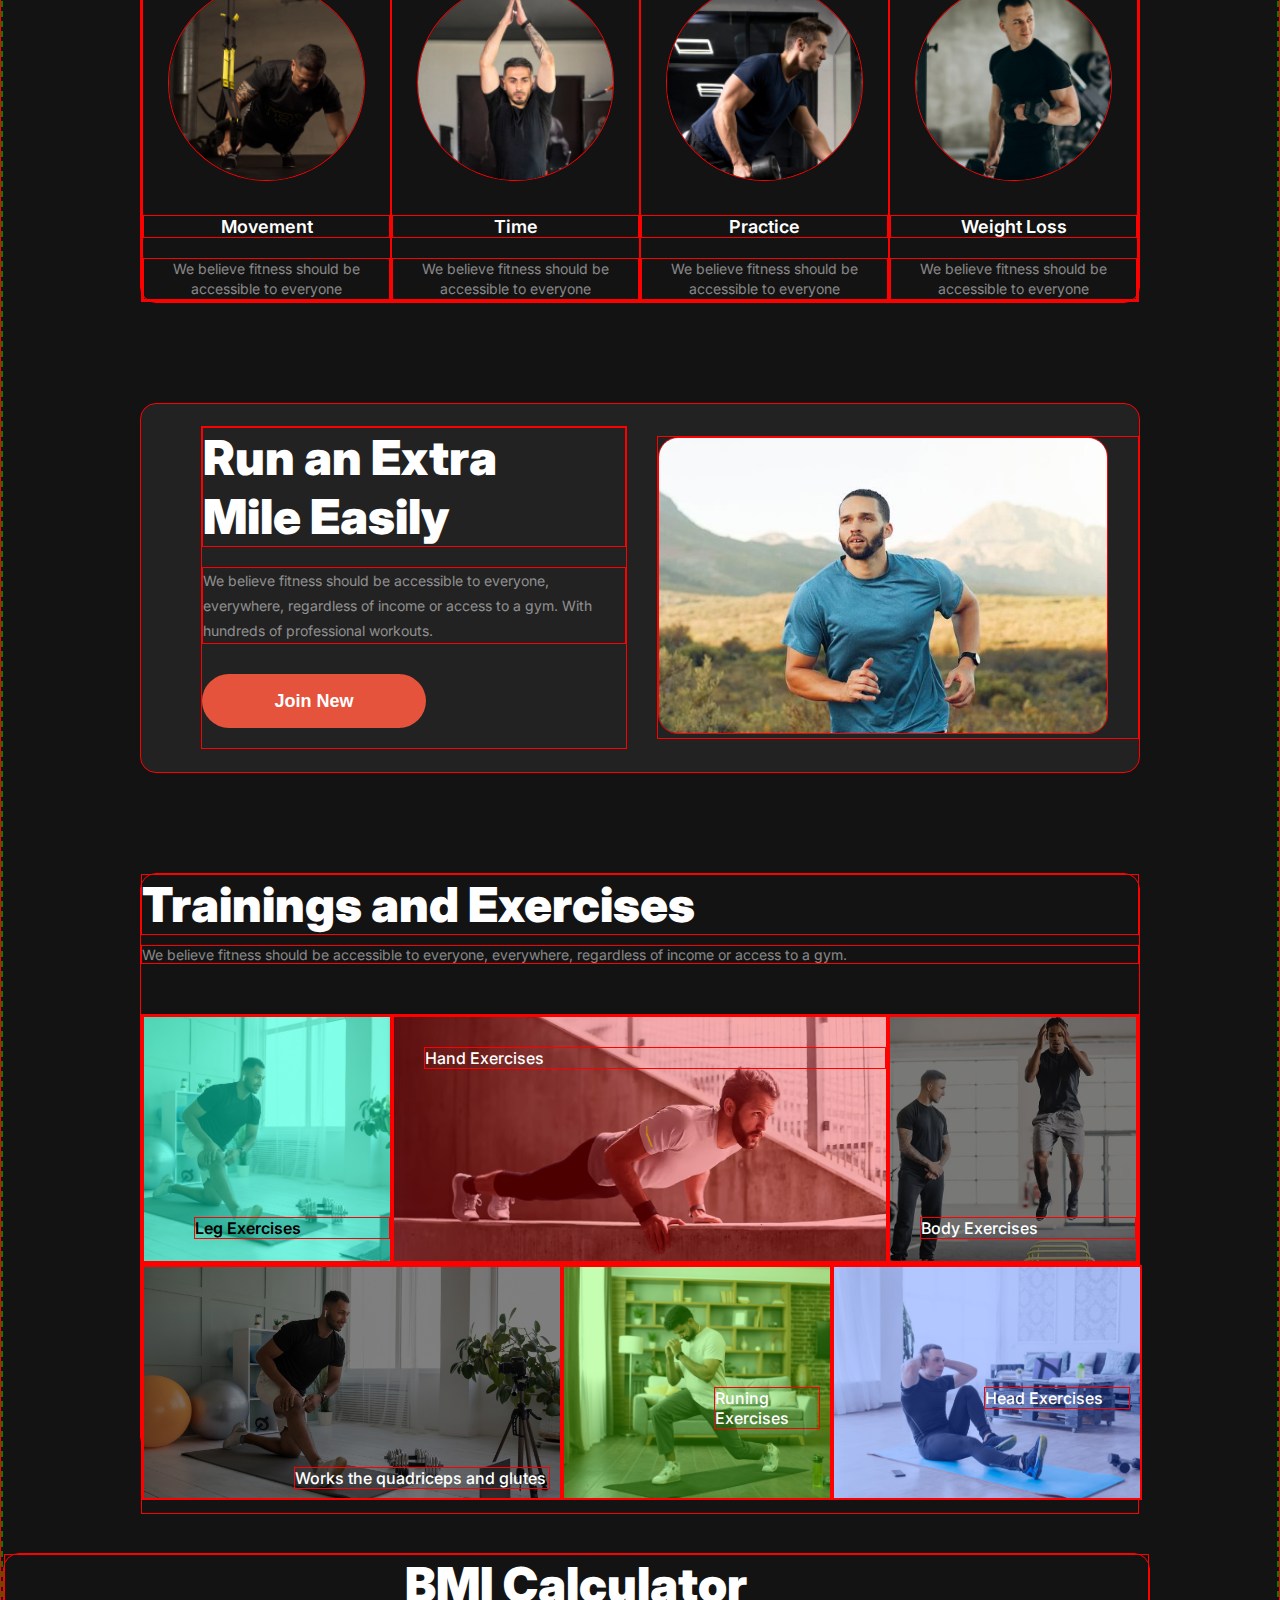
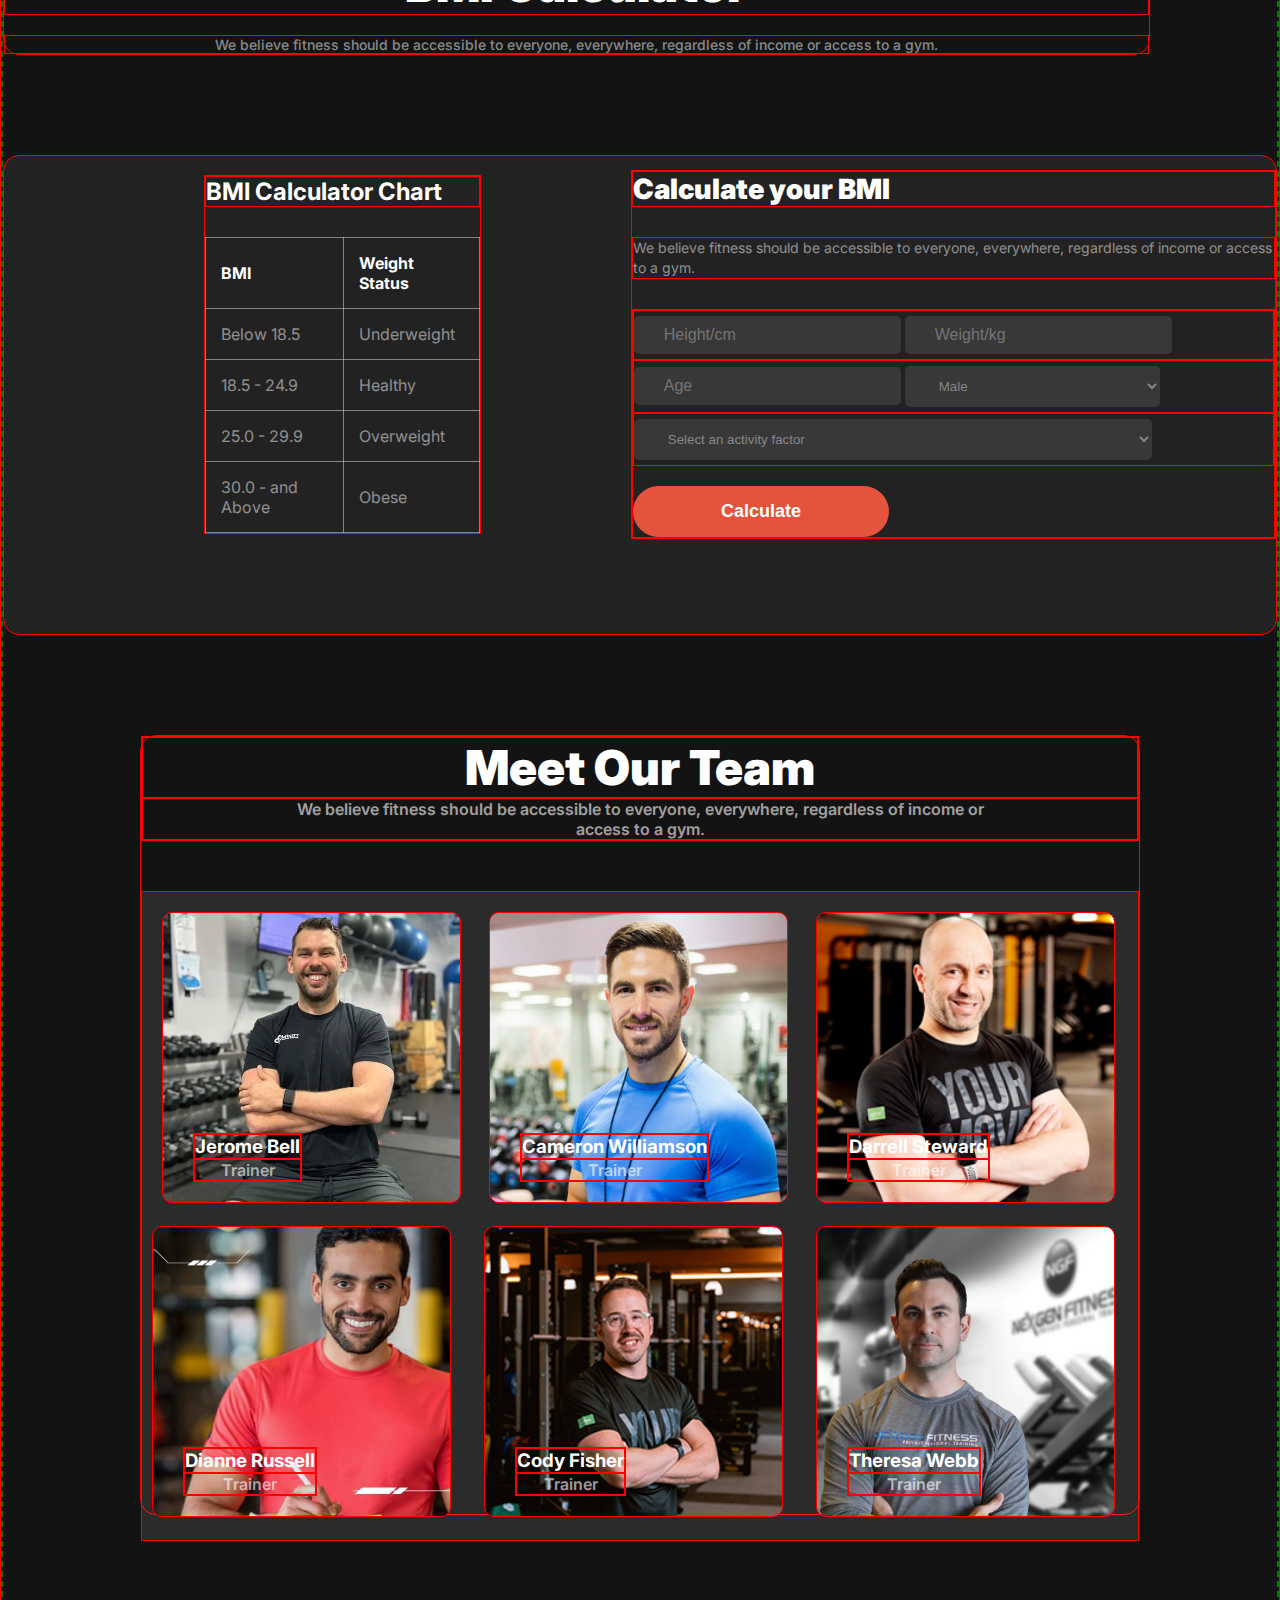
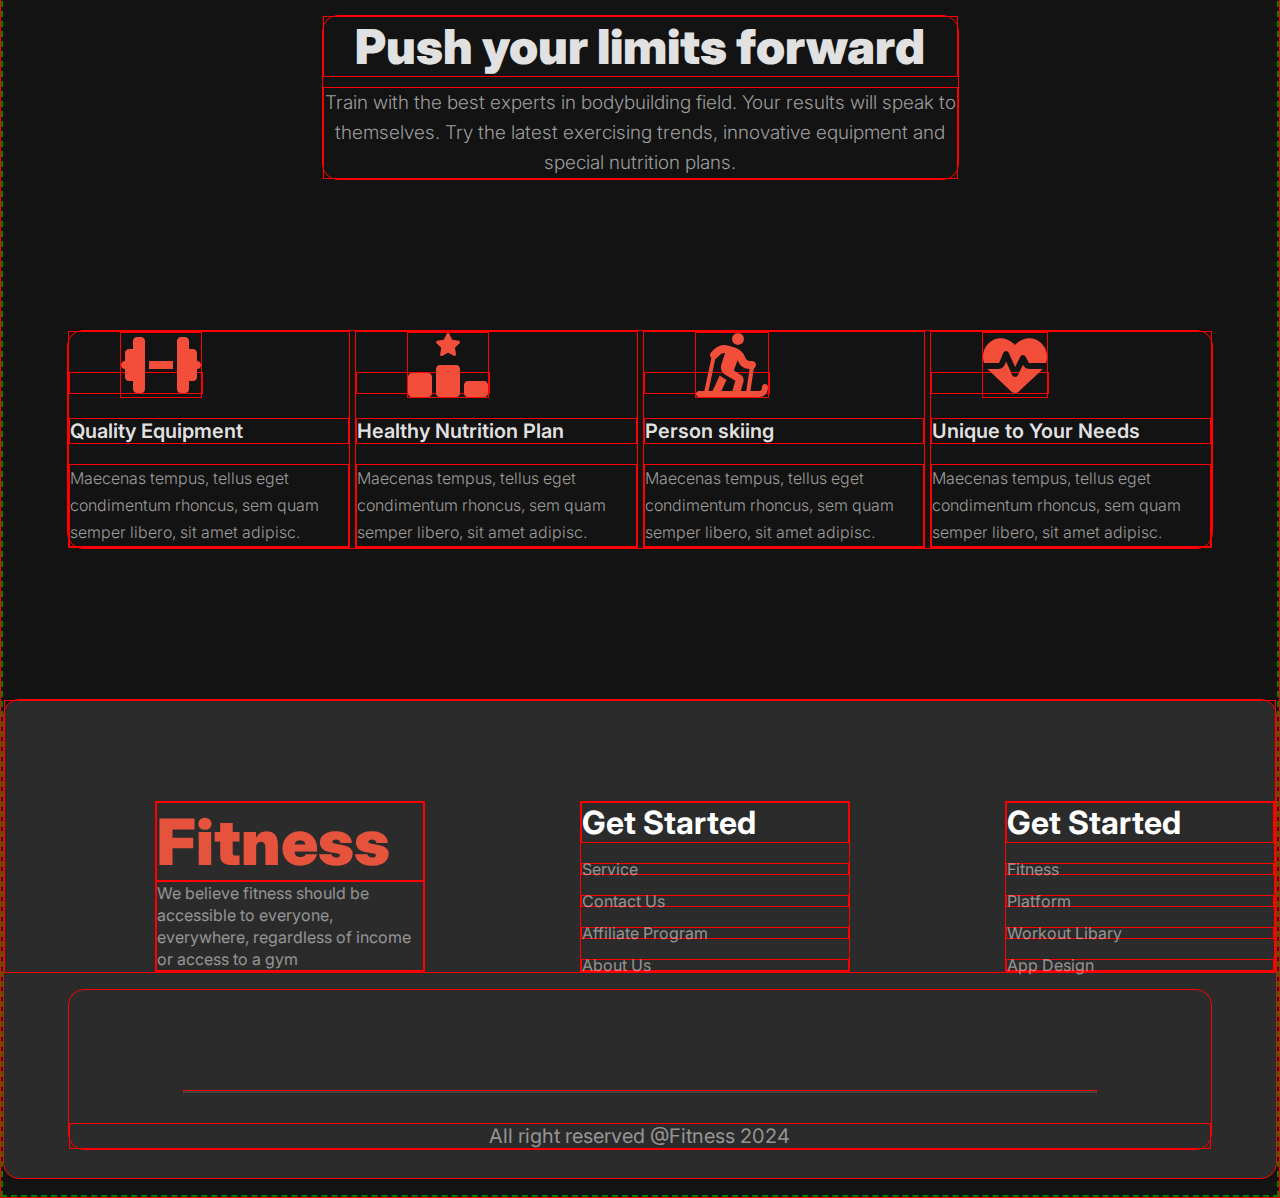
==== commit b1e95102: "footer section responsive" ====
--- a/index.html
+++ b/index.html
@@ -7,7 +7,10 @@
     <meta name="viewport" content="width=device-width, initial-scale=1.0">
     <title>Assingnment-2</title>
     <link href="https://fonts.cdnfonts.com/css/miama" rel="stylesheet">
-    
+    <link
+    rel="stylesheet"
+    href="https://cdnjs.cloudflare.com/ajax/libs/animate.css/4.1.1/animate.min.css"/>
+
     <link rel="stylesheet" href="https://cdnjs.cloudflare.com/ajax/libs/font-awesome/6.5.1/css/all.min.css"/>
     <link rel="stylesheet" href="style.css">
 </head>
@@ -22,6 +25,7 @@
                 <li><a href="">contact</a></li>
                 <li><a href="">about</a></li>
             </ul>
+            <i class="fa-solid fa-bars"></i>
         </nav>
     </div>
 
@@ -35,29 +39,75 @@
                 <button type="button" class="btn-2">Download App</button>
             </div>
         </div>
+
         <div class="header-img">
-            <img src="images/Images 2.png" alt="" srcset="">
-            <div class="header-btn">
-             <div class="small-div">
+            
+           
+            <div class="banner-img">
+                <img src="images/Images 2.png" alt="" srcset="">
+               
+                <div class="btn-responsive-1">
+                    <div class="header-btn">
+                        <div class="small-div">
+                        </div>
+                        <div>
+                           <h2>350+</h2>
+                          <p>Video tutorial</p>
+                      </div>
+                       </div>
+                </div>
+     
+              <div class="btn-responsive-2">
+                <div class="header-btn2">
+                    <h2>500+</h2>
+                    <p>Free Workout Videos</p>
+                   </div>
+              </div>
              </div>
-             <div>
-                <h2>350+</h2>
-               <p>Video tutorial</p>
-           </div>
-            </div>
- 
-            <div class="header-btn2">
-             <h2>500+</h2>
-             <p>Free Workout Videos</p>
-            </div>
-         </div>
-            
-        </div>
+                
+            </div>
+            </div>
 
     </div>
 </div>
     
- 
+ <!-- new-section-creat -->
+
+<!-------portofolio----->
+<div id="portfolio">
+    <div class="container">
+        <div class="work-list">
+            <div class="work">
+                <img src="images/download.jpeg" style="height: 350px;">
+                <div class="layer">
+                    <h2>Personal trainer</h2>
+                    <p>Stay motivated. Our personal trainers will help you find a perfect workout.</p>
+                    <a href="#"><i class="fa-solid fa-arrow-up-right-from-square"></i></a>
+                </div>
+            </div>
+            <div class="work">
+                <img src="images/images (1).jpeg" style="height: 350px;">
+                <div class="layer">
+                    <h2> Group Fitness</h2>
+                    <p>Improve your body strength. Join our group trainings and get in shape fast.</p>
+                    <a href="#"><i class="fa-solid fa-arrow-up-right-from-square"></i></a>
+                </div>
+            </div>
+            <div class="work">
+                <img src="images/images.jpeg" style="height: 350px;">
+                <div class="layer">
+                    <h2>Cardio program</h2>
+                    <p>Get your best body ever. Our trainers will build your perfect cardio workout.</p>
+                    <a href="#"><i class="fa-solid fa-arrow-up-right-from-square"></i></a>
+                </div>
+            </div>
+        </div>
+        <a href="#" class="btn-see-more">See more</a>
+    </div>
+</div>
+
+
+
         
 
         <section class="first-section container">
@@ -235,6 +285,7 @@
 
 
             <footer class="footer-section container">
+               <div class="footer-parent">
                 <div class="footer-div-1">
                     <h2>Fitness</h2>
                     <p>We believe fitness should be accessible to everyone, everywhere, regardless of income or access to a gym</p>
@@ -254,11 +305,16 @@
                     <p>App Design</p>
                     
                 </div>
+               </div>
+
+               <section class="last-part container">
+                <div class="horizontal-center">
+                    
+                </div>
+                <p>All right reserved @Fitness 2024</p>
+            </section>
+            </footer>
+
             
-            </footer>
-
-
-            <i class="fa-thin fa-dumbbell"></i>
-            <i class="fa-brands fa-twitter"></i>
 </body>
 </html>--- a/style.css
+++ b/style.css
@@ -2,6 +2,12 @@
 
 
 @import url('https://fonts.googleapis.com/css2?family=Inter:wght@100..900&family=Mulish:ital,wght@0,200..1000;1,200..1000&display=swap');
+
+
+
+
+
+
 
 
 body{
@@ -30,6 +36,9 @@
     display: flex;
     justify-content: space-between;
     align-items: center;
+    /* position: sticky;
+    top: 0;
+    right: 0; */
   }
   .logo{
     font-size: 2rem;
@@ -61,6 +70,11 @@
     background-color: rgb(230, 83, 60);
   }
 
+  nav > .fa-solid{
+    font-size: 30px;
+    font-weight: 900;
+    display: none;
+  }
 
   /* header section style */
   .header-section{
@@ -137,6 +151,7 @@
   background-size: cover;
   position: relative;
   margin-bottom: 100px;
+  /* z-index: 1; */
 }
 
 .header-btn{
@@ -188,6 +203,83 @@
   box-shadow: rgba(149, 157, 165, 0.2) 0px 8px 24px;
 }
 
+/* new-section-add */
+.work-list{
+  display: grid;
+  grid-template-columns: repeat(auto-fit, minmax(250px, 1fr));
+  grid-gap:40px ;
+  margin-top: 50px;
+}
+.work{
+  border-radius: 10px;
+  position: relative;
+  overflow: hidden;
+}
+
+.work img{
+  width: 100%;
+  border-radius: 10px;
+  display: block;
+  transition: transform 0.5s;
+}
+
+.layer{
+  width: 100%;
+  height: 0;
+  background: linear-gradient(rgba(0,0,0,0.6), #ff004f);
+  border-radius: 10px;
+  position: absolute;
+  left: 0;
+  bottom: 0;
+  overflow: hidden;
+  display: flex;
+  align-items: center;
+  justify-content: center;
+  flex-direction: column;
+  padding: 0 40px;
+  text-align: center;
+  font-size: 14px;
+  transition: height 0.5s;
+}
+.layer h2{
+  font-weight: 700;
+  margin-bottom: 20px;
+}
+.layer a{
+  margin-top: 20px;
+  color: #ff004f;
+  text-decoration: none;
+  font-size: 18px;
+  line-height: 60px;
+  background: #fff;
+  width: 60px;
+  height: 60px;
+  border-radius: 50%;
+  text-align: center;
+}
+.work:hover img{
+  transform: scale(1.1);
+}
+.work:hover .layer{
+  height: 100%;
+}
+.btn-see-more{
+  display: block;
+  margin: 50px auto;
+  width: fit-content;
+  border: 1px solid #ff004f;
+  padding: 14px 50px;
+  border-radius:6px ;
+  text-decoration: none;
+  color: #fff;
+  transition: background 0.5s;
+}
+.btn-see-more:hover{
+  background: #ff004f;
+}
+
+
+
 
 /* section-part-style */
 
@@ -261,7 +353,9 @@
 .second-section img{
   width: 450px;
   margin-right: 30px;
-  border-radius: 20px;
+  border-radius:20px;
+  object-fit: none;
+  object-position: 70% 25%;
 }
 .btn-3{
   width: 224px;
@@ -493,7 +587,7 @@
 
 
 .BMI-calculator{
-  width: auto;
+  width: 100%;
   height: 480px;
   margin-top: 100px;
   display: flex;
@@ -610,7 +704,8 @@
 }
 .our-team-img{
   display: grid;
-  grid-template-columns:repeat(3, 1fr);
+  /* grid-template-columns:repeat(3, 1fr); */
+  grid-template-columns: repeat(auto-fit, minmax(300px, 1fr));
   grid-row: 10px;
   grid-column: 10px;
   background:rgba(255, 255, 255, 0.1) ;
@@ -787,9 +882,18 @@
   height: 480px;
   background:rgba(255, 255, 255, 0.1) ;
   margin-top: 150px;
+  /* display: grid;
+  grid-template-columns: repeat(3, 1fr); */
+}
+
+.footer-parent{
   display: grid;
-  grid-template-columns: repeat(3, 1fr);
-}
+  grid-template-columns: repeat(auto-fit, minmax(250px, 1fr));
+  grid-gap: 5px;
+}
+
+
+
 .footer-div-1, .footer-div-2, .footer-div-3{
   margin-left: 150px;
   margin-top:100px ;
@@ -816,63 +920,93 @@
   margin-top: 20px;
 }
 
+/* horizontal-center-style */
+.horizontal-center{
+  border-bottom: 2px solid rgba(255, 255, 255, 0.1);
+  margin: auto;
+  width: 80%;
+  margin-top: 100px;
+}
+.last-part > p{
+  text-align: center;
+  margin-top: 30px;
+  font-size: 1.25rem;
+  font-weight: 400;
+  color: rgba(255, 255, 255, 0.5);
+}
+
+
+
+
 @media screen and (max-width:576px) {
 
-  nav{
-    flex-direction: column;
-    text-align: center;
-    gap: 30px;
-  }
+  nav > .fa-solid{
+    font-size: 1.50rem;
+    font-weight: 900;
+    display: block;
+  }
+
+  nav > ul > li{
+    display: none;
+  }
+
+ .header-section{
+  /* display: flex; */
+  flex-direction: column;
+  margin-bottom: 500px;
+  margin-top: 10px;
+  padding: 0;
+ }
+
+
+.header-text > h1{
+  font-size: 1.50rem;
+  font-weight: 800;
+}
+.header-text > p{
+  width: 20%;
+}
+.btn{
+  width: 50%;
+}
+.btn-1, .btn-2{
+  padding: 10px 15px;
+  font-size: 14px;
+}
+
+ .header-img{
+  margin-bottom: 300px;
+  padding: 0;
+  margin: auto;
+  position: relative;
+  /* float: left; */
+ }
+
+ .banner-img{
+  margin: auto;
+  margin-left: 0;
+  margin-right: 90%;
+ }
+ 
+ .btn-responsive-1{
+  position: absolute;
+  top: 50%;
   
-  nav ul {
-    padding: 10px;
-  }
-
-  nav ul li {
-    margin: 10px 0;
-  }
-
-  .header-section {
-    padding: 10px;
-    flex-direction: column;
-    text-align: left;
-  }
-
-  .header-section h1 {
-    font-size: 1.5rem;
-    text-align: left;
-    font-weight: bold;
-  }
-
-  .header-text p{
-    text-align: left;
-    width:20%;
-    margin-right: 50px;
-  }
-  .btn{
-    width: 40%;
-    padding: 30px 10px;
-  }
-  .span {
-    font-size: 2rem;
-  }
-.header-img{
-  position: relative;
-  text-align: left;
-  width:fit-content ;
-  height: fit-content;
-  margin-right: 700px;
-}
-  .header-img img{
-    width:100%;
-    position: relative;
-  }
-  .header-btn2{
-    position: absolute;
-    right: 60%;
-    bottom: 300px;
-
-  }
+ }
+
+ .btn-responsive-2{
+  position: absolute;
+  top: 10%;
+  left: 25%;
+ }
+ 
+ .btn-responsive-2{
+  position: absolute;
+  top: 10%;
+  left: 25%;
+ }
+  
+
 .first-section h1{
   text-align: center;
   font-size: 1.50rem;
@@ -909,7 +1043,9 @@
     width: 100%;
   }
 .Exercises-section{
-  margin-top: 750px;
+  margin-top: 700px;
+  margin-left: 40px;
+
 }
 .Exercises-section h1{
   font-size: 1.50 rem;
@@ -942,21 +1078,21 @@
   margin-top: 10px;
   text-align: left;
   position: absolute;
-  width: auto;
+  width: 100%;
   height: auto;
+  margin-left: 30px;
 }
 .tabel-section{
-  width: 40%;
   text-align: left;
-  margin-right: 600px;
   position: relative;
   margin-top: 30px;
+  margin-left: 0px;
 }
 .form-section{
-  width: 40%;
   text-align: left;
-  margin-right: 600px;
-  position: relative;
+  position: relative;
+  /* margin-right: 30px; */
+  margin-left: 20px;
 }
 .form{
   display: flex;
@@ -972,15 +1108,67 @@
   padding: 15px 45px;
 }
 
-}
-
-
-
-/* *{
+.Meet-Our-Team-section{
+  margin-top: 1000px;
+  text-align: left;
+}
+.our-team-text > h2{
+  font-size: 1.25rem;
+  margin-left: 40px;
+}
+.our-team-text >P{
+  margin-top: 10px;
+  width: 30%;
+  line-height: 23px;
+  margin-left: 40px;
+}
+
+.our-team-img{
+ display: grid;
+  grid-template-rows: 300px 300px 300px 300px 300px 300px;
+  position: absolute;
+  margin-top: 40px;
+  margin-left: 30px;
+  height: auto;
+}
+
+
+.limits-forward-section{
+  margin-top: 1200px;
+  text-align: left;
+}
+
+.limits-forward-section > h1{
+  font-size: 1.50rem;
+}
+
+.limits-forward-section > p{
+  font-size:1rem;
+}
+
+.limits-forward-icon-section{
+  margin-left: 40px;
+}
+
+.footer-section{
+  height: auto;
+  position: absolute;
+}
+
+.last-part{
+  margin-bottom: 30px;
+  position: relative;
+}
+
+
+}
+
+
+*{
   border: 1px solid red;
 }
   body{
     border: 2px dashed green;
-  } */
+  }
 
  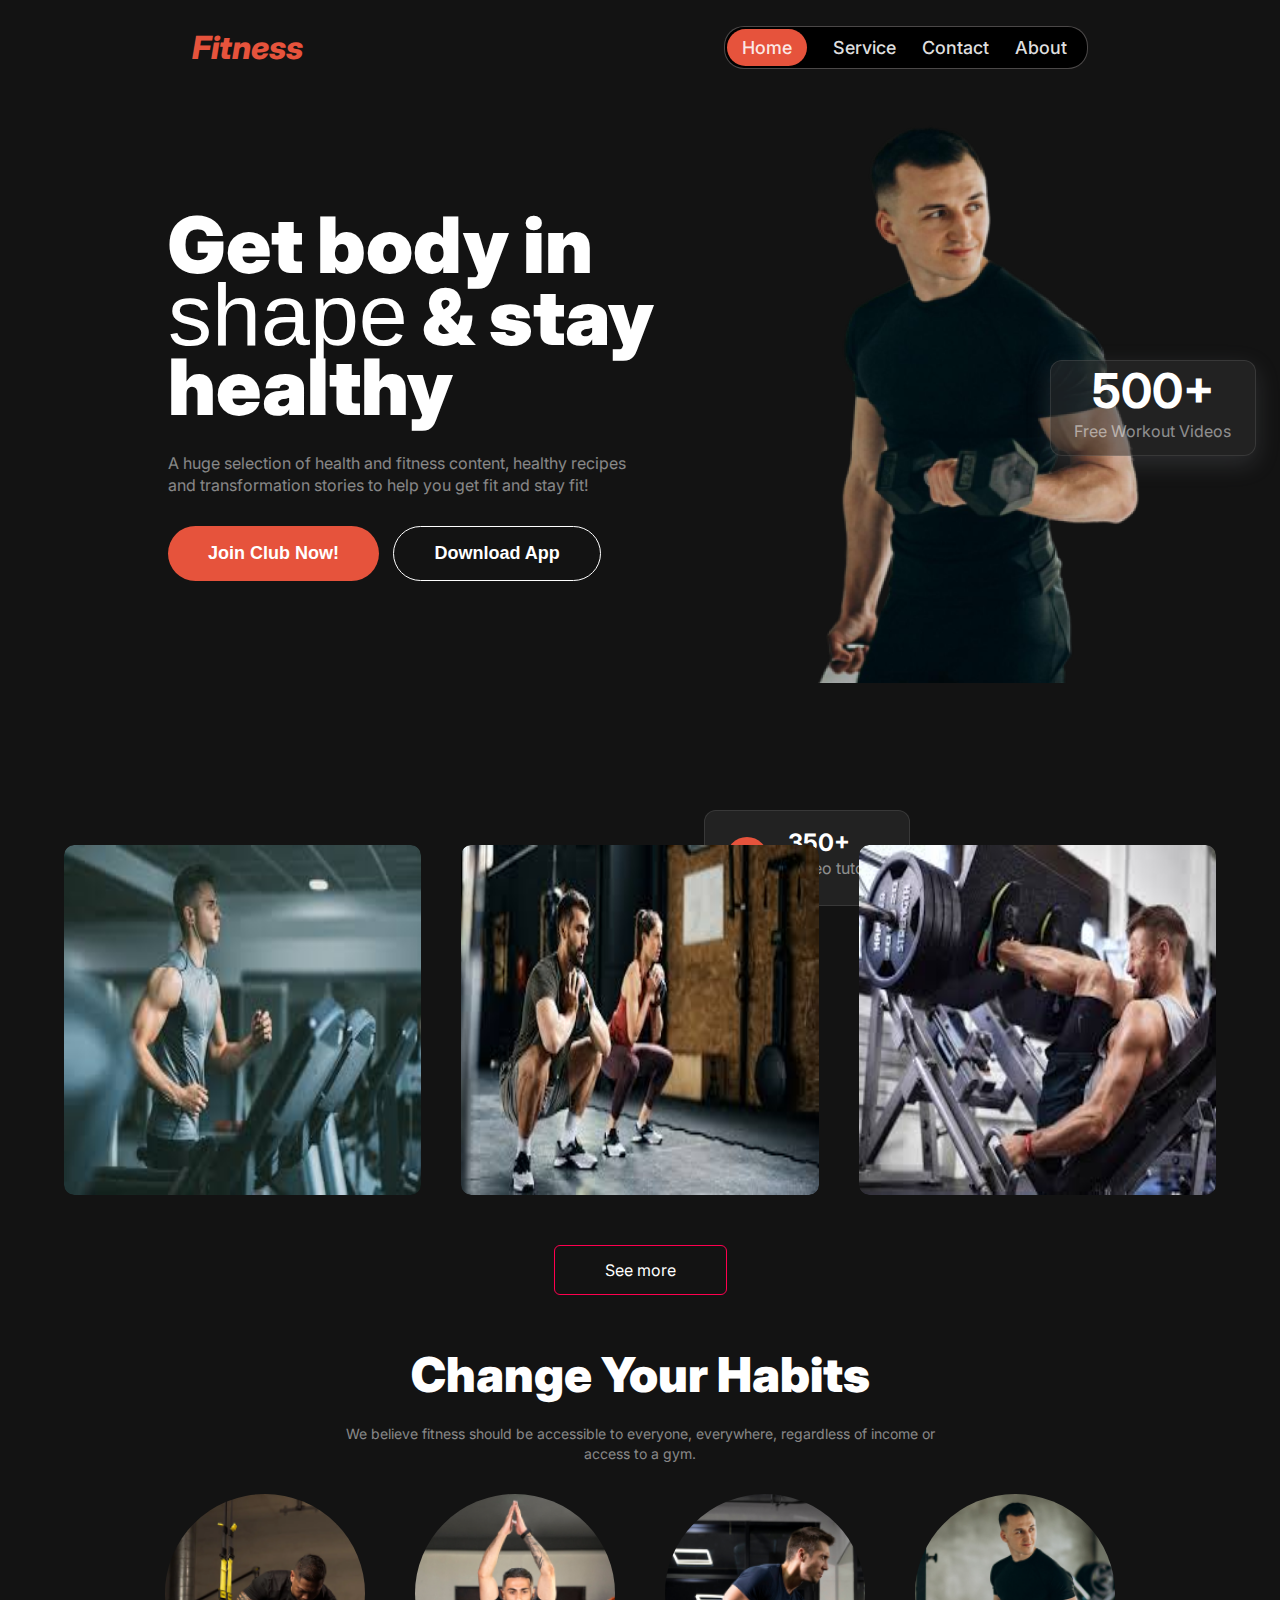
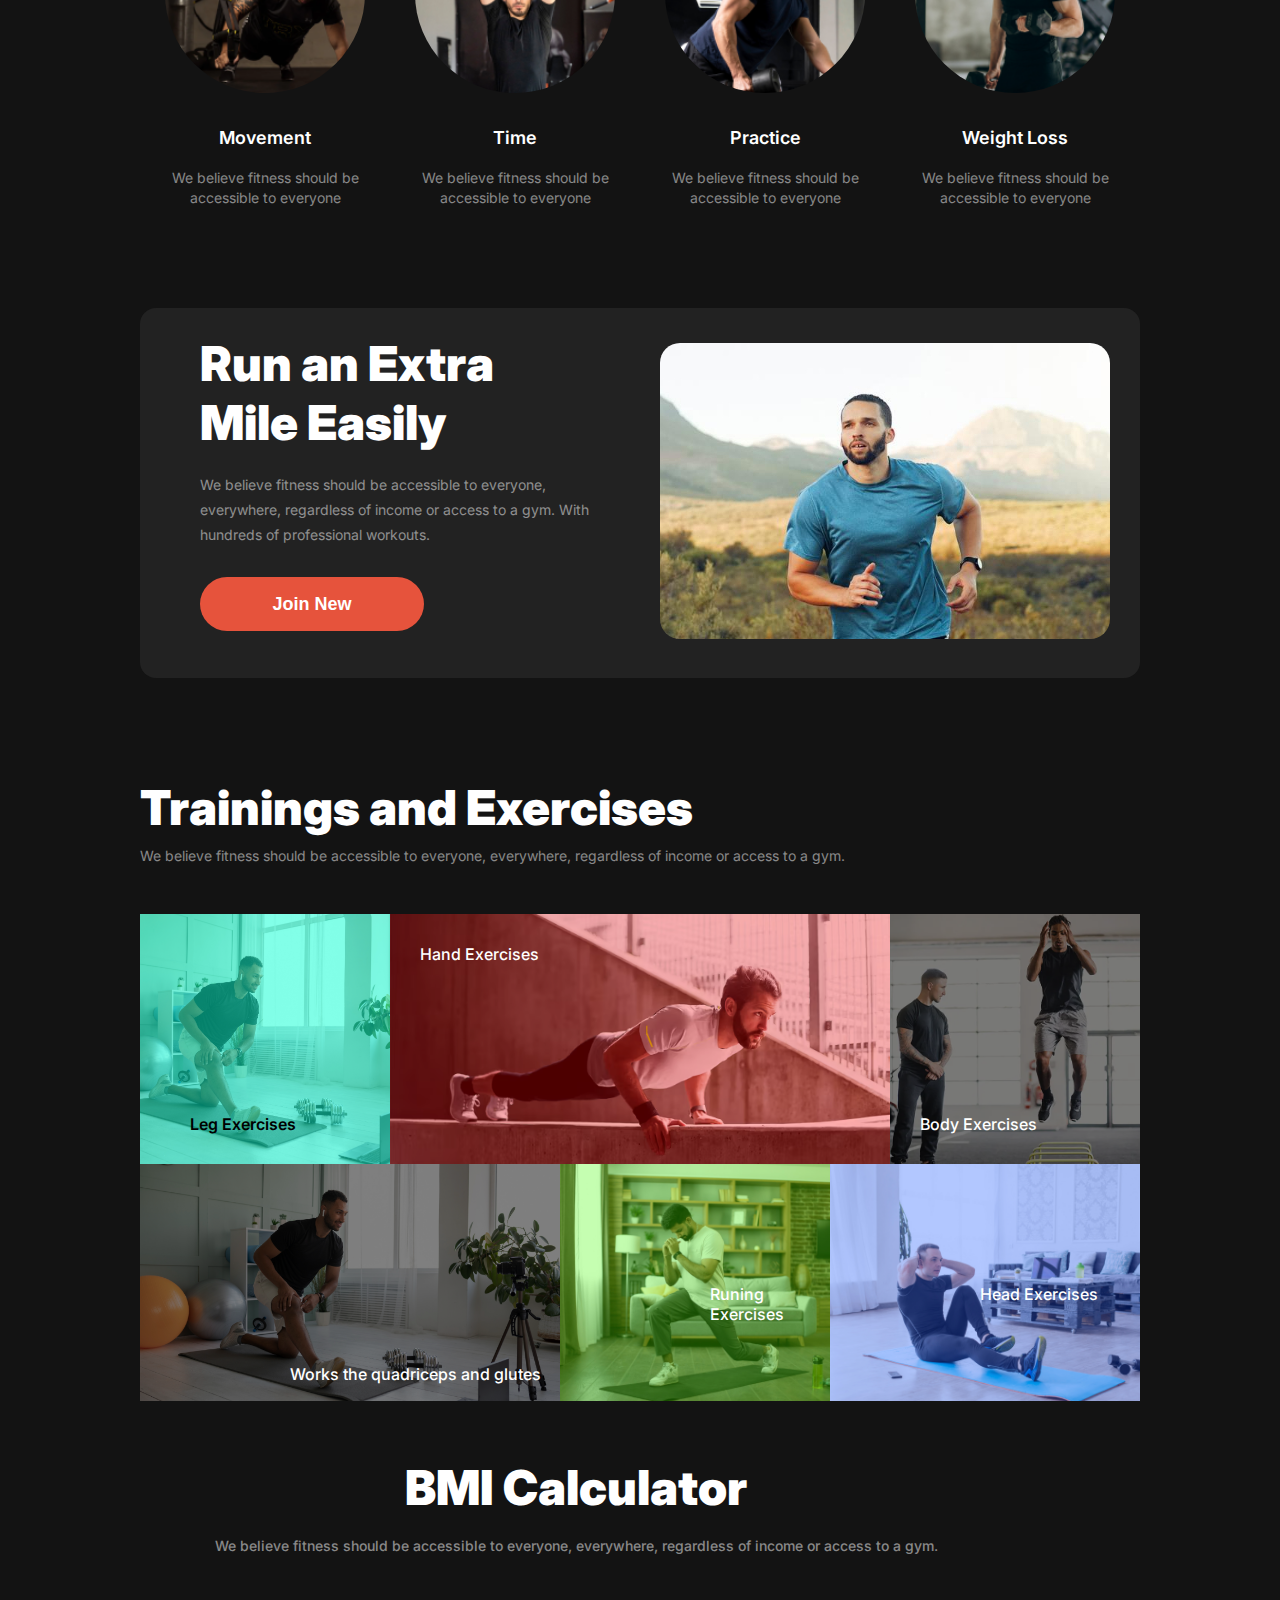
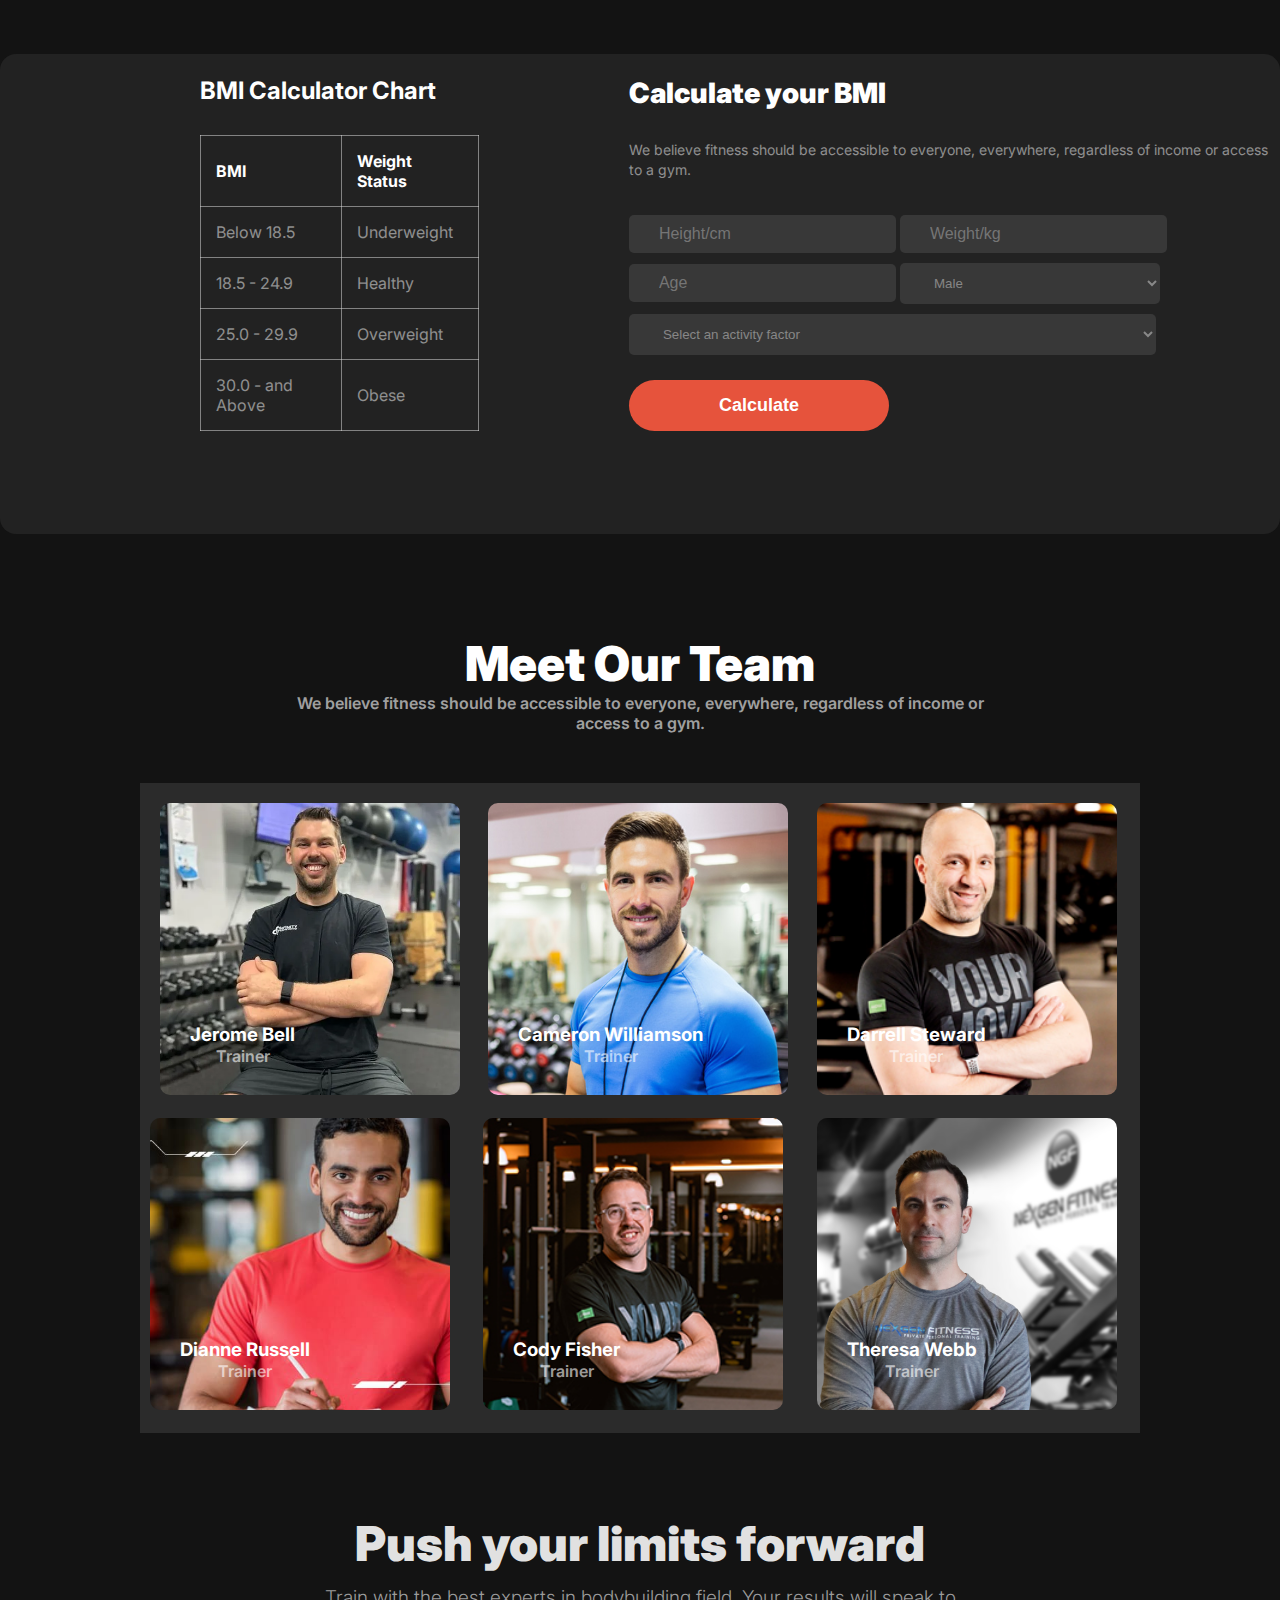
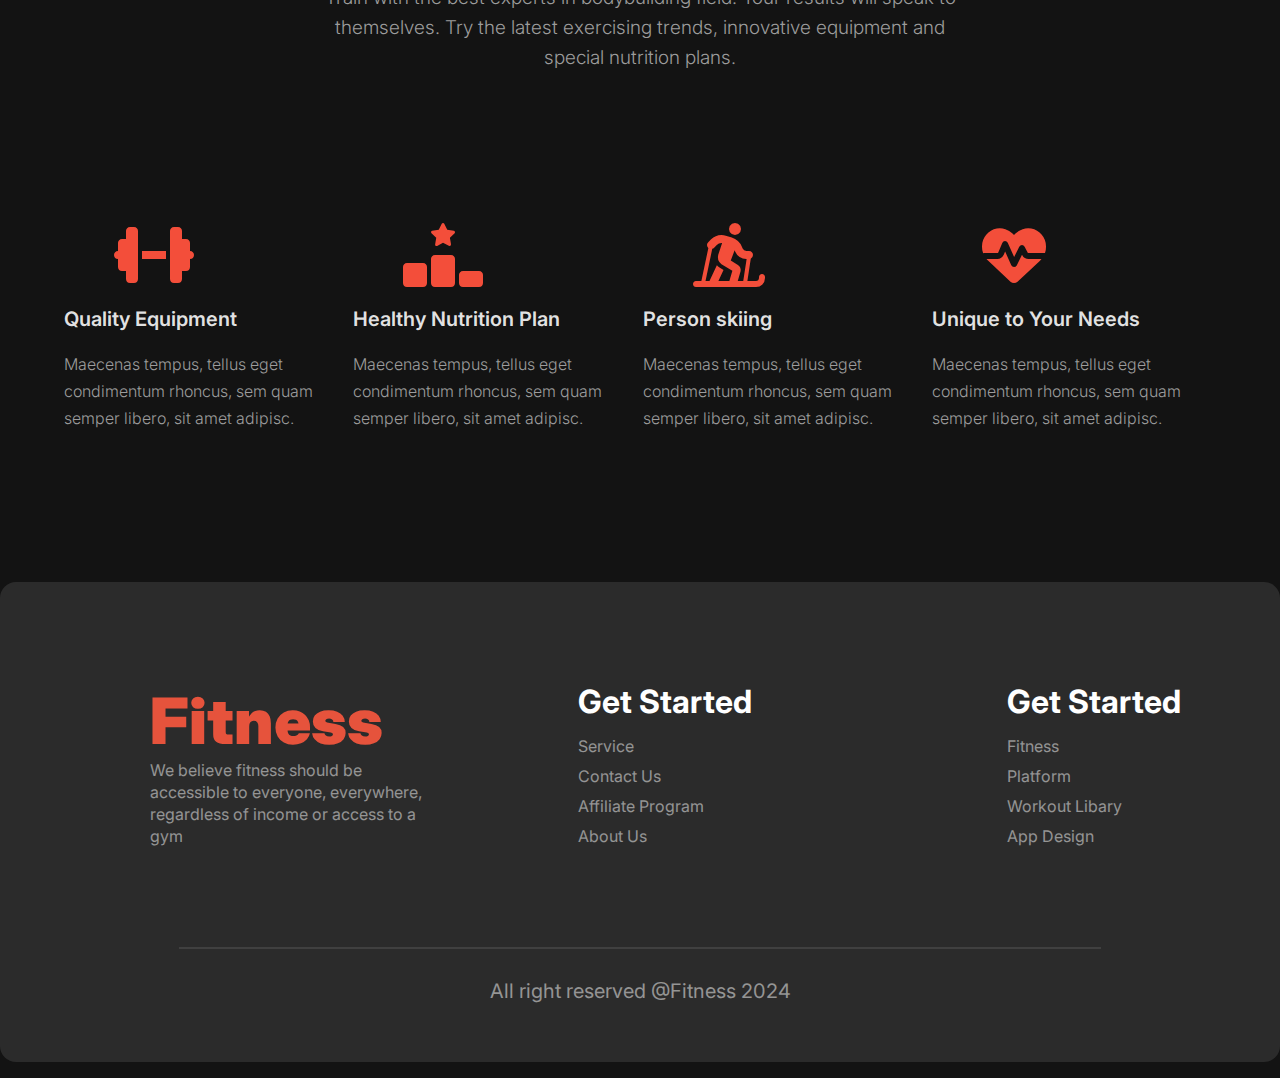
==== commit b2170ac1: "fullpage responsive" ====
--- a/index.html
+++ b/index.html
@@ -13,10 +13,12 @@
 
     <link rel="stylesheet" href="https://cdnjs.cloudflare.com/ajax/libs/font-awesome/6.5.1/css/all.min.css"/>
     <link rel="stylesheet" href="style.css">
+    <link rel="stylesheet" href="responsive.css">
+
 </head>
 <body>
    <div id="header">
-    <div class="container" id="container">
+    <div class="container hide" id="container">
         <nav>
             <h1 class="logo"><i>Fitness</i></h1>
             <ul>
@@ -29,7 +31,7 @@
         </nav>
     </div>
 
-    <div class="header-section container">
+    <div class="header-section container hide">
         <div class="header-text">
             <h1>Get body in <br><span class="span">shape</span> & stay<br> healthy</h1>
             <p>A huge selection of health and fitness content, healthy recipes<br> and transformation stories to help you get fit and stay fit!</p>
@@ -75,7 +77,7 @@
 
 <!-------portofolio----->
 <div id="portfolio">
-    <div class="container">
+    <div class="container hide">
         <div class="work-list">
             <div class="work">
                 <img src="images/download.jpeg" style="height: 350px;">
@@ -110,7 +112,7 @@
 
         
 
-        <section class="first-section container">
+        <section class="first-section container hide">
 
             <h1>Change Your Habits</h1>
             <p>We believe fitness should be accessible to everyone, everywhere, regardless of income or<br> access to a gym.</p>
@@ -140,7 +142,7 @@
         </section>
 
 
-        <section class="second-section container">
+        <section class="second-section container hide">
             <div class="second-section-div">
                 <h2>Run an Extra<br> Mile Easily</h2>
                 <p>We believe fitness should be accessible to everyone, everywhere, regardless of income or access to a gym. With hundreds of professional workouts.</p>
@@ -155,7 +157,7 @@
    
         <!-- Trainings and Exercises section -->
 
-         <section class="Exercises-section container">
+         <section class="Exercises-section container hide">
             <h1>Trainings and Exercises</h1>
             <p>We believe fitness should be accessible to everyone, everywhere, regardless of income or access to a gym.</p>
              <div class="Exercises-div">
@@ -171,12 +173,12 @@
         </section>
 
         
-            <div class="calculator-text container">
+            <div class="calculator-text container hide">
                 <h1>BMI Calculator</h1>
                 <p>We believe fitness should be accessible to everyone, everywhere, regardless of income or access to a gym.</p>
             </div>
         
-            <div class="BMI-calculator container">
+            <div class="BMI-calculator container hide">
                 <div class="tabel-section ">
                     <h2>BMI Calculator Chart</h2>
                     <table>
@@ -231,7 +233,7 @@
             </div>
 
 
-            <div class="Meet-Our-Team-section container">
+            <div class="Meet-Our-Team-section container hide">
                 <div class="our-team-text">
                     <h2>Meet Our Team</h2>
                 <p>We believe fitness should be accessible to everyone, everywhere, regardless of income or<br> access to a gym.</p>
@@ -252,14 +254,14 @@
 
             <!-- Push your limits forward section -->
 
-            <div class="limits-forward-section container">
+            <div class="limits-forward-section container hide">
                 <h1>Push your limits forward</h1>
                 <p>Train with the best experts in bodybuilding field. Your results will speak to themselves. Try the latest exercising trends, innovative equipment and special nutrition plans.</p>
             </div>
 
             <!-- limits-forward-icon-section -->
 
-            <div class="limits-forward-icon-section container">
+            <div class="limits-forward-icon-section container hide">
                 <div>
                    
                     <span><i class="fa-solid fa-dumbbell"></i></span>
--- a/style.css
+++ b/style.css
@@ -938,7 +938,7 @@
 
 
 
-@media screen and (max-width:576px) {
+ @media screen and (max-width:576px) {
 
   nav > .fa-solid{
     font-size: 1.50rem;
@@ -951,7 +951,6 @@
   }
 
  .header-section{
-  /* display: flex; */
   flex-direction: column;
   margin-bottom: 500px;
   margin-top: 10px;
@@ -979,7 +978,7 @@
   padding: 0;
   margin: auto;
   position: relative;
-  /* float: left; */
+  
  }
 
  .banner-img{
@@ -1091,7 +1090,6 @@
 .form-section{
   text-align: left;
   position: relative;
-  /* margin-right: 30px; */
   margin-left: 20px;
 }
 .form{
@@ -1163,12 +1161,3 @@
 
 }
 
-
-*{
-  border: 1px solid red;
-}
-  body{
-    border: 2px dashed green;
-  }
-
- 